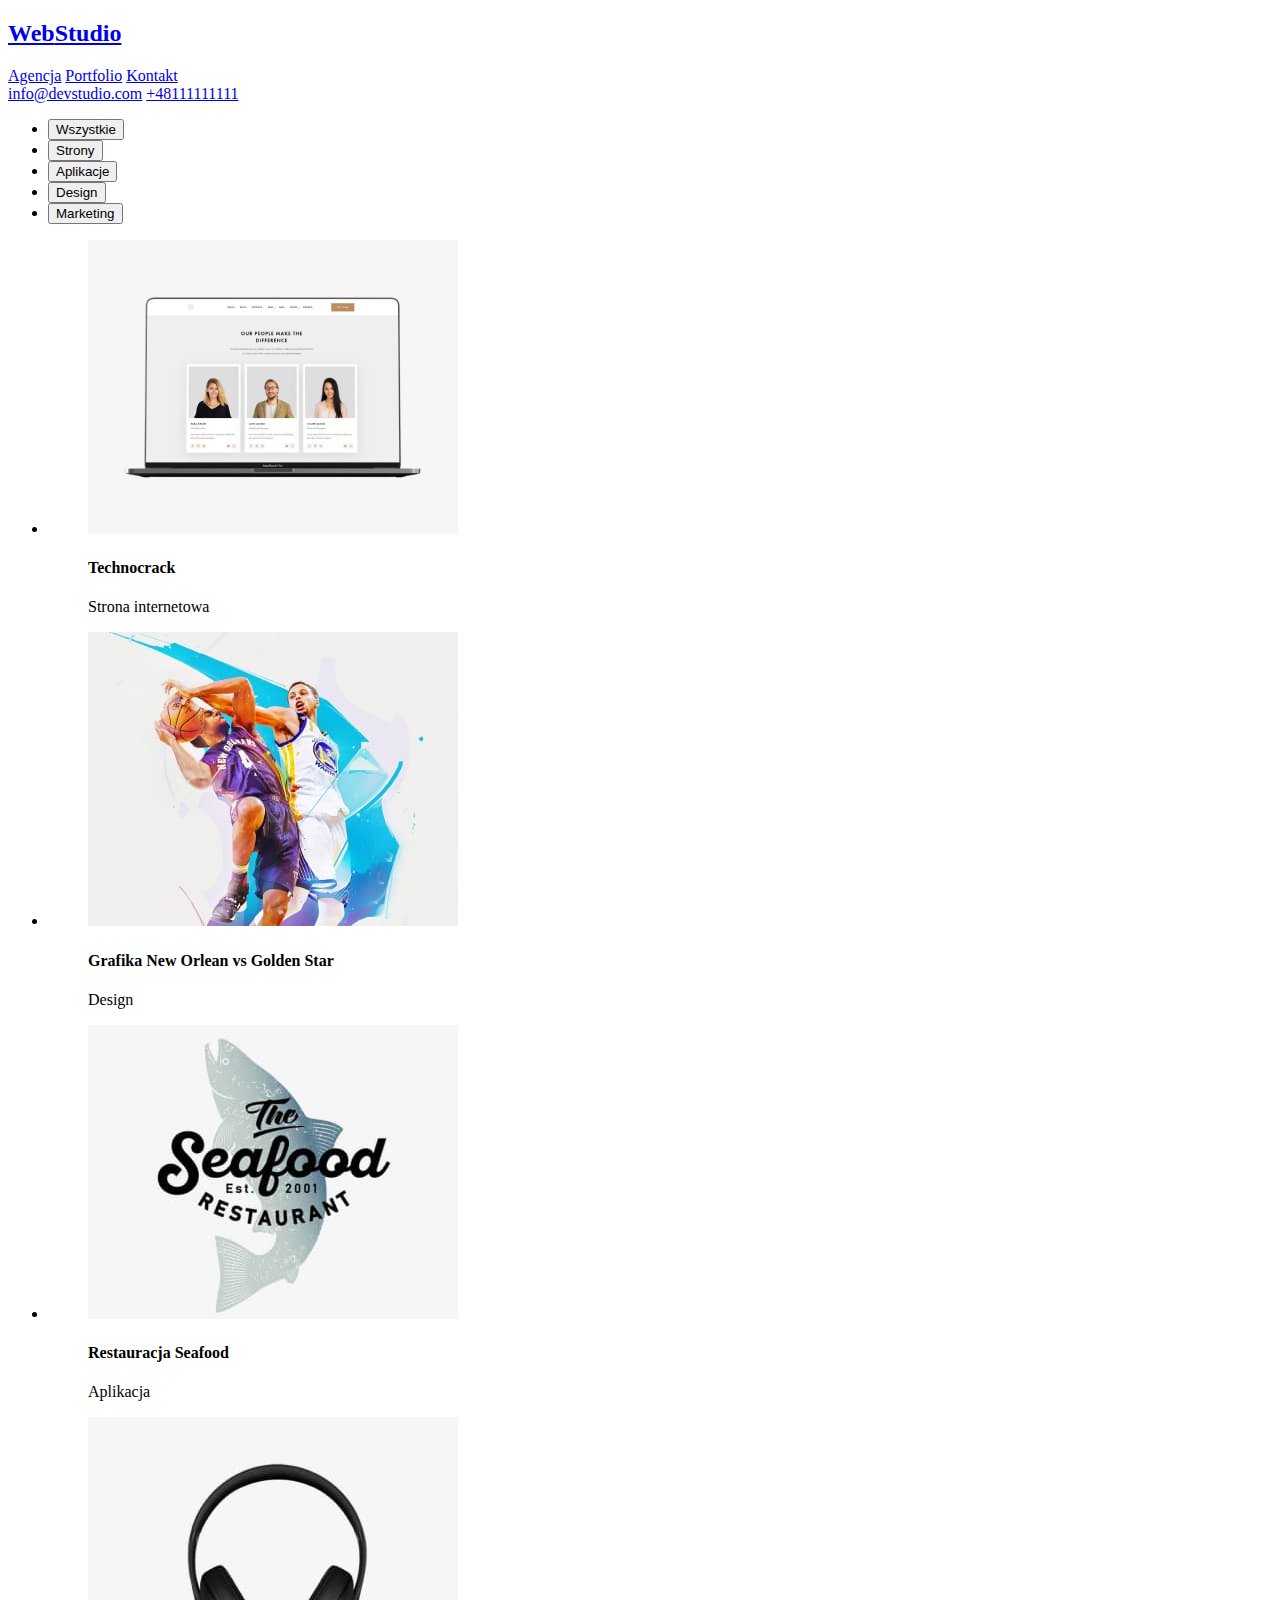
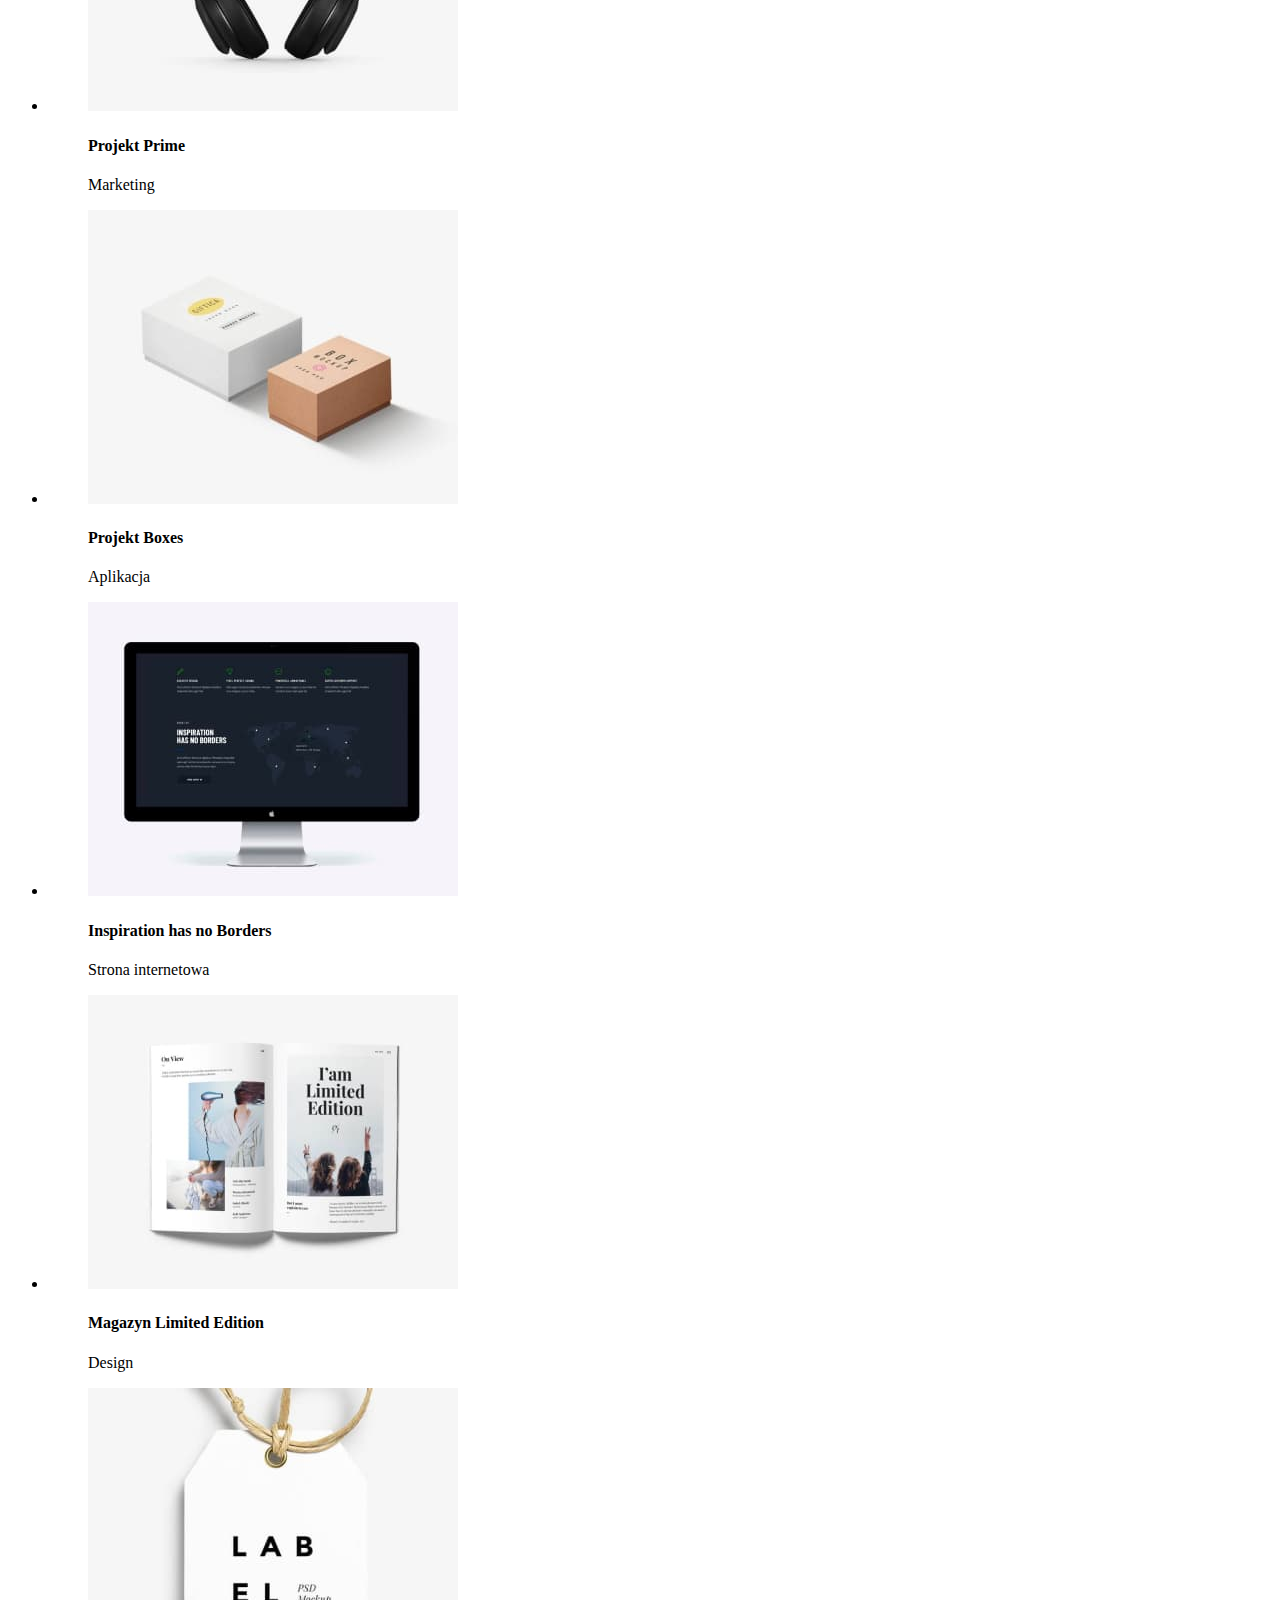
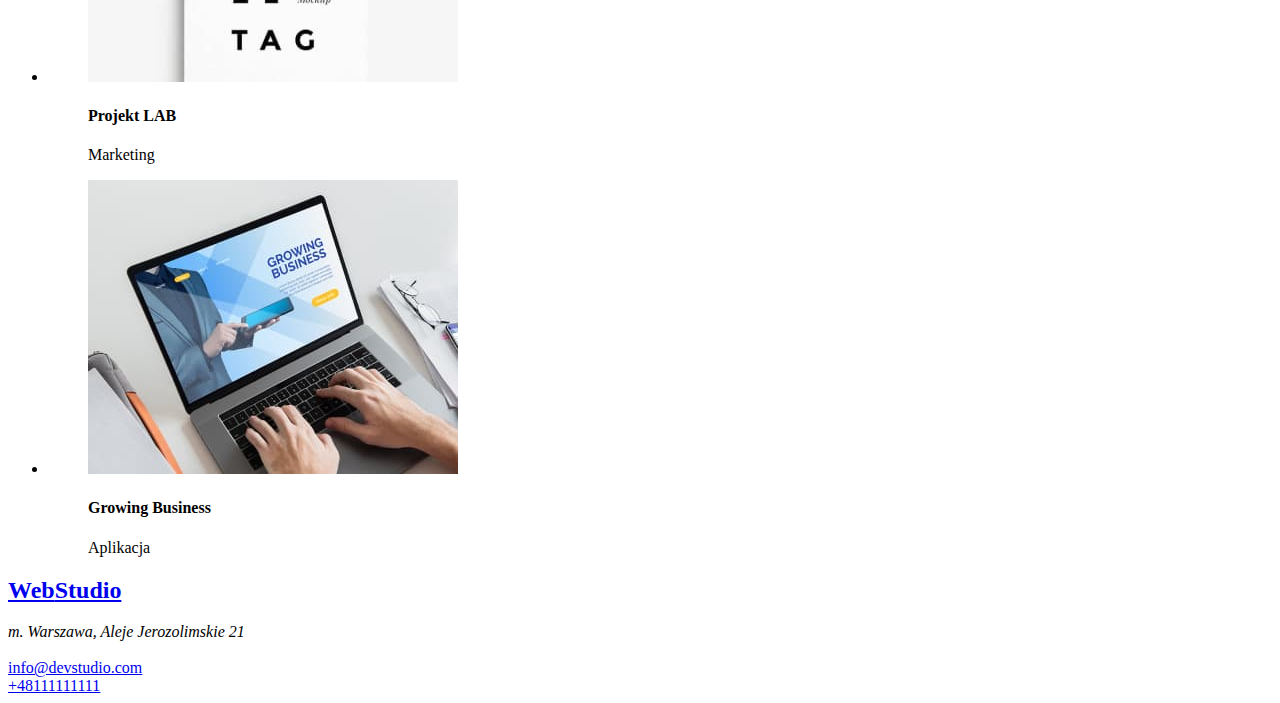
==== portfolio.html @ 3f66fdb1 "add" ====
<!DOCTYPE html>
<html lang="en">
    <head>
        <meta charset="UTF-8" />
        <meta http-equiv="X-UA-Compatible" content="IE=edge" />
        <meta name="viewport" content="width=device-width, initial-scale=1.0" />
        <link rel="stylesheet" href="/goit-markup-hw-02/css/style.css" />
        <title>Portfolio</title>
        <link rel="preconnect" href="https://fonts.googleapis.com" />
        <link rel="preconnect" href="https://fonts.gstatic.com" crossorigin />
        <link
            href="https://fonts.googleapis.com/css2?family=Raleway:wght@700&family=Roboto:wght@400;500;700;900&display=swap"
            rel="stylesheet"
        />
    </head>
    <body>
        <header>
            <h2 id="main-page">
                <a href="/goit-markup-hw-02/index.html"
                    ><span class="web">Web</span
                    ><span class="studio">Studio</span></a
                >
            </h2>

            <nav class="navigation">
                <a href="#">Agencja</a>
                <a href="/goit-markup-hw-02/portfolio.html">Portfolio</a>
                <a href="#">Kontakt</a>
            </nav>

            <div class="contacts">
                <a href="mailto:info@devstudio.com">info@devstudio.com</a>
                <a href="tel:+48111111111">+48111111111</a>
            </div>
        </header>
        <main>
            <ul class="button-portfolio-all">
                <li>
                    <button
                        class="button-portfolio"
                        onclick="alert('klikam')"
                        type="button"
                    >
                        Wszystkie
                    </button>
                </li>
                <li>
                    <button
                        class="button-portfolio"
                        onclick="alert('klikam')"
                        type="button"
                    >
                        Strony
                    </button>
                </li>
                <li>
                    <button
                        class="button-portfolio"
                        onclick="alert('klikam')"
                        type="button"
                    >
                        Aplikacje
                    </button>
                </li>
                <li>
                    <button
                        class="button-portfolio"
                        onclick="alert('klikam')"
                        type="button"
                    >
                        Design
                    </button>
                </li>
                <li>
                    <button
                        class="button-portfolio"
                        onclick="alert('klikam')"
                        type="button"
                    >
                        Marketing
                    </button>
                </li>
            </ul>

            <div>
                <ul class="check-portfolio">
                    <li>
                        <figure class="portfolio-things">
                            <img
                                src="images/portfolio/Technocrack.jpg"
                                alt="Technocrack"
                                width="370"
                                height="294"
                            />
                            <figcaption>
                                <h4 class="portfolio-things-tittle">
                                    Technocrack
                                </h4>
                                <p class="portfolio-text">Strona internetowa</p>
                            </figcaption>
                        </figure>
                    </li>

                    <li>
                        <figure class="portfolio-things">
                            <img
                                src="images/portfolio/Grafika_New_Orlean.jpg"
                                alt="Grafika New Orlean vs Golden Star"
                                width="370"
                                height="294"
                            />
                            <figcaption>
                                <h4 class="portfolio-things-tittle">
                                    Grafika New Orlean vs Golden Star
                                </h4>
                                <p class="portfolio-text">Design</p>
                            </figcaption>
                        </figure>
                    </li>

                    <li>
                        <figure class="portfolio-things">
                            <img
                                src="images/portfolio/Restauracja_Seafood.jpg"
                                alt="Restauracja Seafood"
                                width="370"
                                height="294"
                            />
                            <figcaption>
                                <h4 class="portfolio-things-tittle">
                                    Restauracja Seafood
                                </h4>
                                <p class="portfolio-text">Aplikacja</p>
                            </figcaption>
                        </figure>
                    </li>

                    <li>
                        <figure class="">
                            <img
                                src="images/portfolio/Projekt_Prime.jpg"
                                alt="Projekt Prime"
                                width="370"
                                height="294"
                            />
                            <figcaption>
                                <h4 class="portfolio-things-tittle">
                                    Projekt Prime
                                </h4>
                                <p class="portfolio-text">Marketing</p>
                            </figcaption>
                        </figure>
                    </li>

                    <li>
                        <figure class="portfolio-things">
                            <img
                                src="images/portfolio/Projekt_Boxes.jpg"
                                alt="Projekt Boxes"
                                width="370"
                                height="294"
                            />
                            <figcaption>
                                <h4 class="portfolio-things-tittle">
                                    Projekt Boxes
                                </h4>
                                <p class="portfolio-text">Aplikacja</p>
                            </figcaption>
                        </figure>
                    </li>

                    <li>
                        <figure class="portfolio-things">
                            <img
                                src="images/portfolio/Inspiration.jpg"
                                alt="Inspiration has no Borders"
                                width="370"
                                height="294"
                            />
                            <figcaption>
                                <h4 class="portfolio-things-tittle">
                                    Inspiration has no Borders
                                </h4>
                                <p class="portfolio-text">Strona internetowa</p>
                            </figcaption>
                        </figure>
                    </li>

                    <li>
                        <figure class="portfolio-things">
                            <img
                                src="images/portfolio/Magazyn.jpg"
                                alt="Magazyn Limited Edition"
                                width="370"
                                height="294"
                            />
                            <figcaption>
                                <h4 class="portfolio-things-tittle">
                                    Magazyn Limited Edition
                                </h4>
                                <p class="portfolio-text">Design</p>
                            </figcaption>
                        </figure>
                    </li>

                    <li>
                        <figure class="portfolio-things">
                            <img
                                src="images/portfolio/Projekt_LAB.jpg"
                                alt="Projekt LAB"
                                width="370"
                                height="294"
                            />
                            <figcaption>
                                <h4 class="portfolio-things-tittle">
                                    Projekt LAB
                                </h4>
                                <p class="portfolio-text">Marketing</p>
                            </figcaption>
                        </figure>
                    </li>

                    <li>
                        <figure class="portfolio-things">
                            <img
                                src="images/portfolio/Growin_Buisness.jpg"
                                alt="Growing Business"
                                width="370"
                                height="294"
                            />
                            <figcaption>
                                <h4 class="portfolio-things-tittle">
                                    Growing Business
                                </h4>
                                <p class="portfolio-text">Aplikacja</p>
                            </figcaption>
                        </figure>
                    </li>
                </ul>
            </div>
        </main>
        <footer>
            <h2 id="main-page2">
                <a href="/goit-markup-hw-02/index.html"
                    ><span class="web2">Web</span
                    ><span class="studio2">Studio</span></a
                >
            </h2>
            <div class="main-address">
                <address>m. Warszawa, Aleje Jerozolimskie 21</address>
                <br />

                <a class="main-address-link" href="mailto:info@devstudio.com"
                    >info@devstudio.com</a
                ><br />

                <a class="main-address-link" href="tel:+48111111111"
                    >+48111111111</a
                >
            </div>
        </footer>
    </body>
</html>
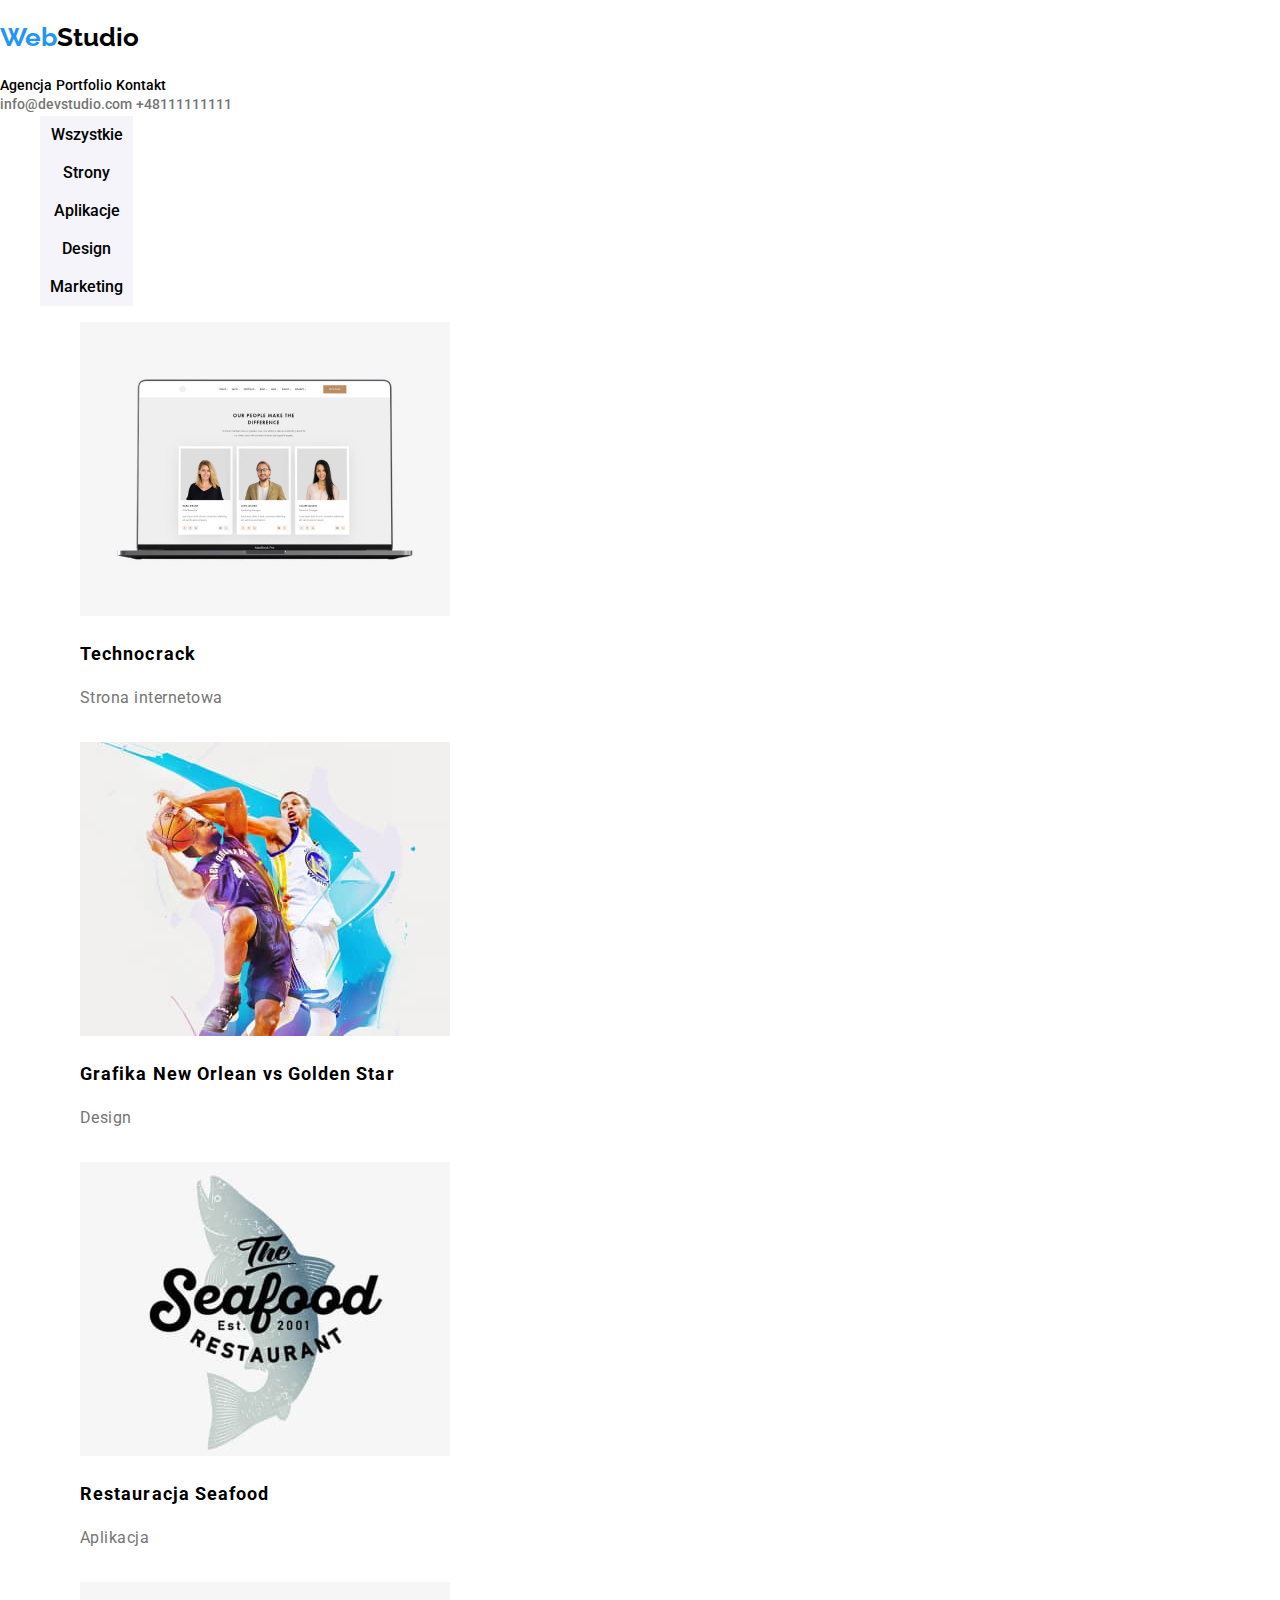
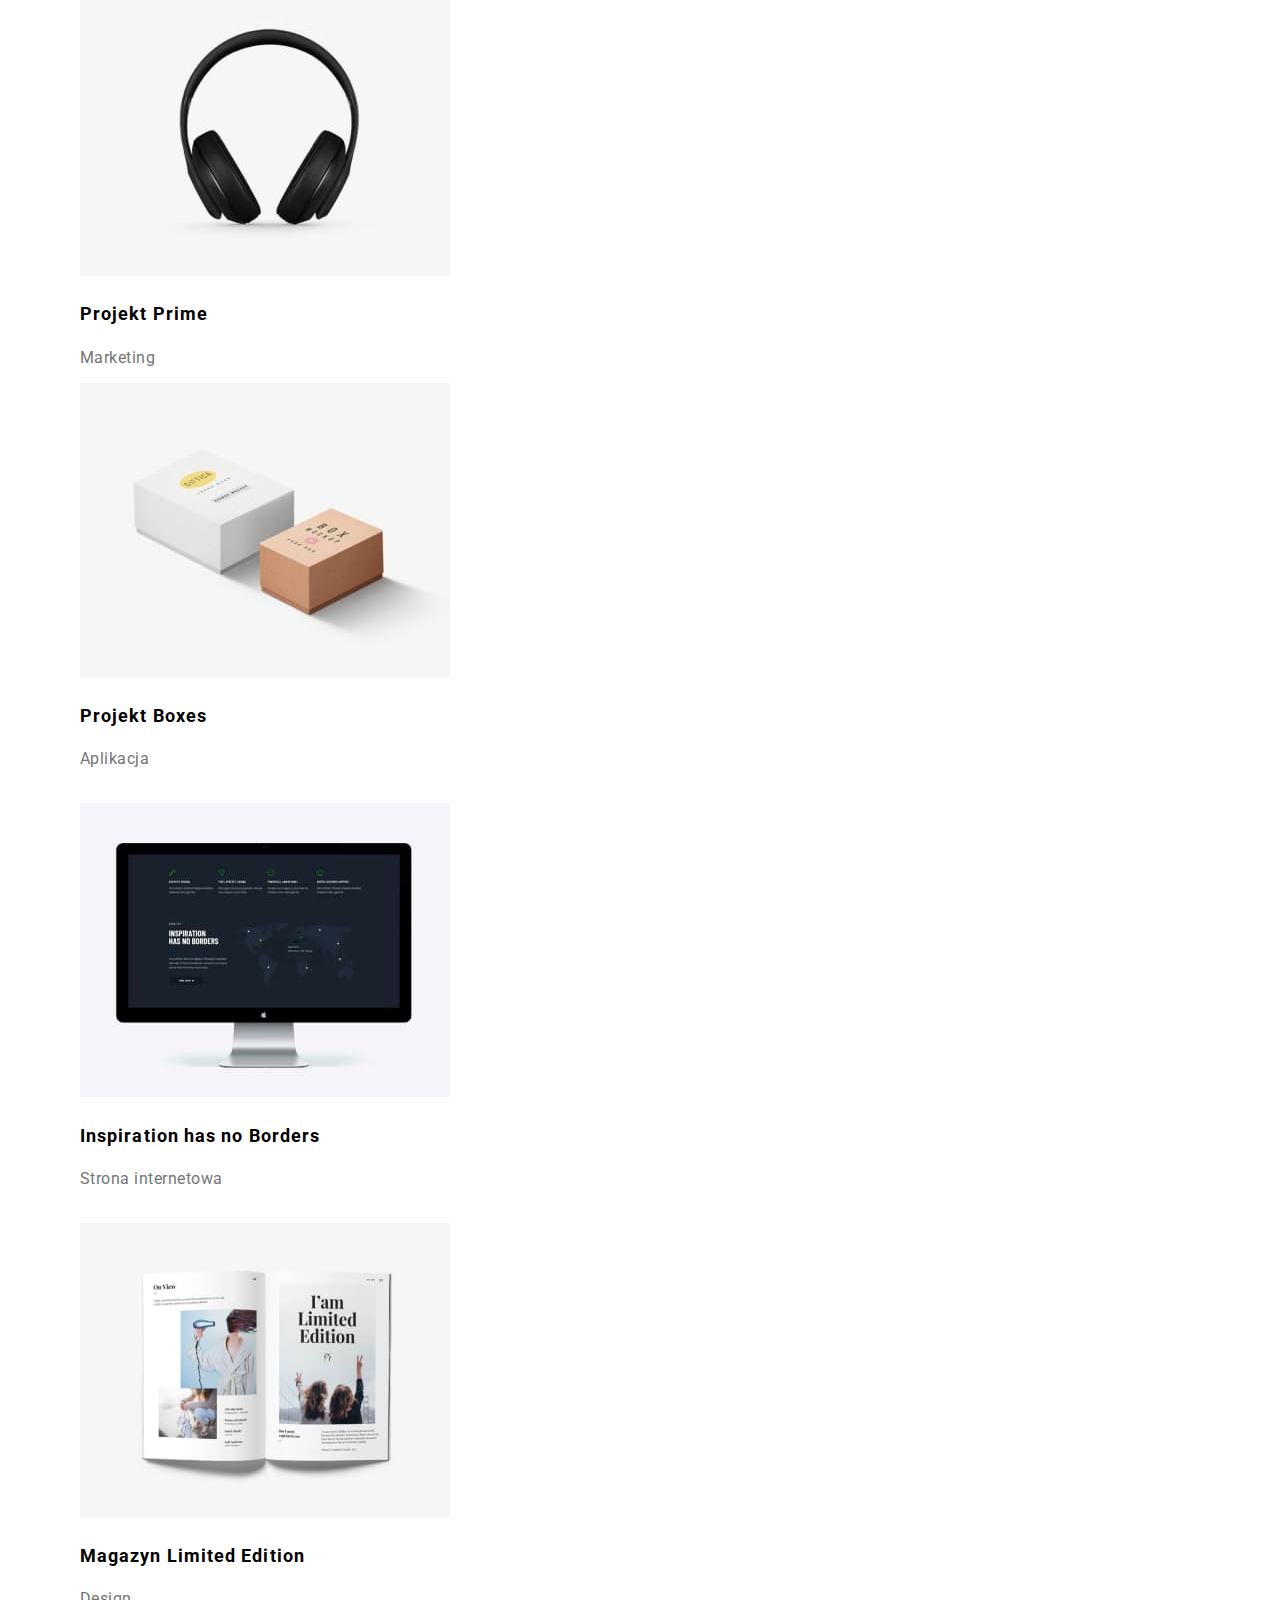
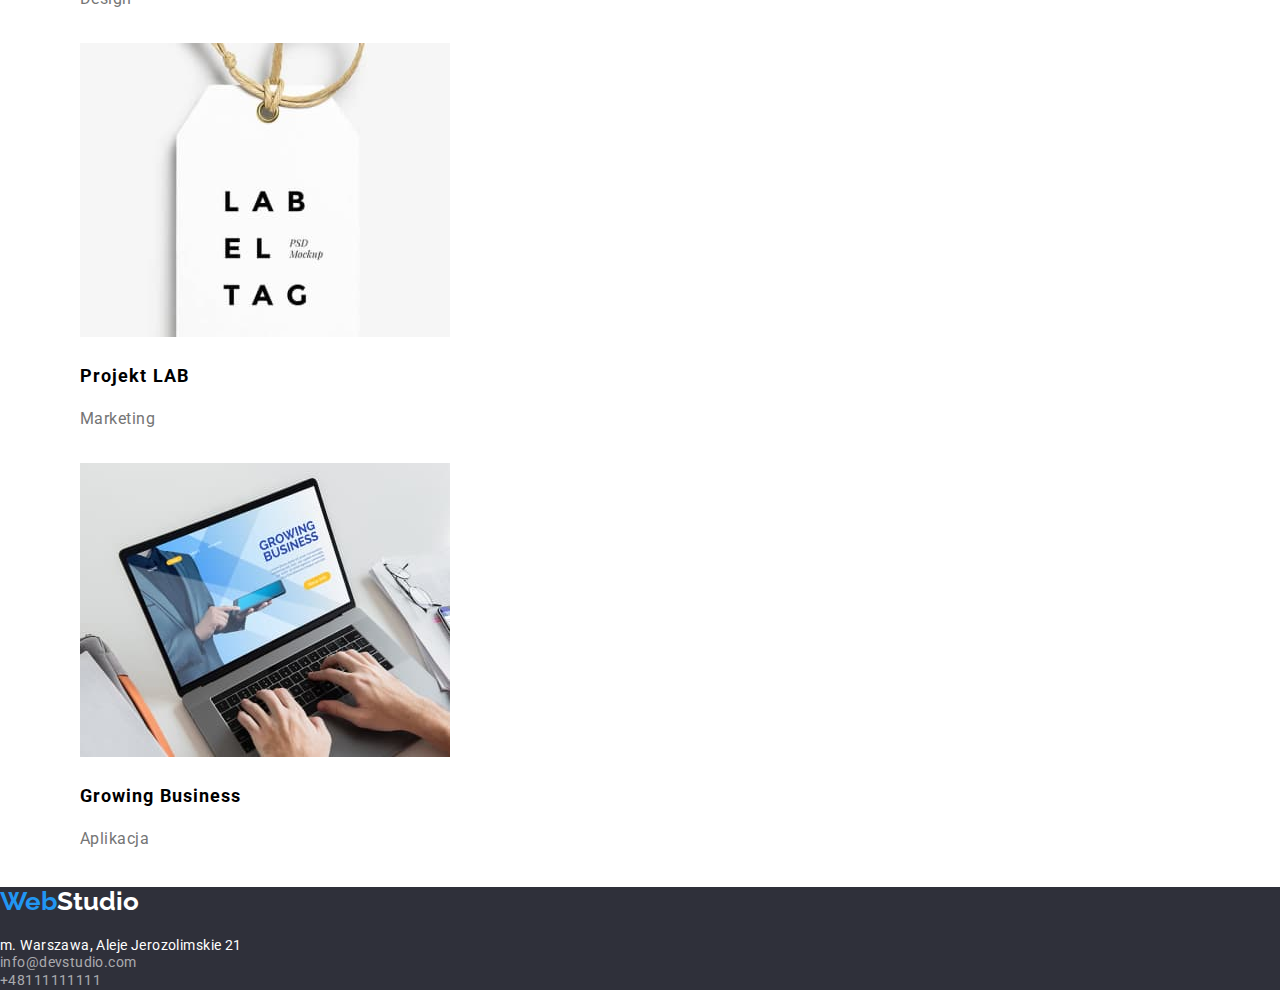
==== commit 0377aa7d: "2" ====
--- a/portfolio.html
+++ b/portfolio.html
@@ -4,7 +4,11 @@
         <meta charset="UTF-8" />
         <meta http-equiv="X-UA-Compatible" content="IE=edge" />
         <meta name="viewport" content="width=device-width, initial-scale=1.0" />
-        <link rel="stylesheet" href="/goit-markup-hw-02/css/style.css" />
+        <link
+            rel="stylesheet"
+            href="https://cdnjs.cloudflare.com/ajax/libs/modern-normalize/1.0.0/modern-normalize.min.css"
+        />
+        <link rel="stylesheet" href="css/style.css" />
         <title>Portfolio</title>
         <link rel="preconnect" href="https://fonts.googleapis.com" />
         <link rel="preconnect" href="https://fonts.gstatic.com" crossorigin />
@@ -15,249 +19,271 @@
     </head>
     <body>
         <header>
-            <h2 id="main-page">
-                <a href="/goit-markup-hw-02/index.html"
-                    ><span class="web">Web</span
-                    ><span class="studio">Studio</span></a
-                >
-            </h2>
-
-            <nav class="navigation">
-                <a href="#">Agencja</a>
-                <a href="/goit-markup-hw-02/portfolio.html">Portfolio</a>
-                <a href="#">Kontakt</a>
-            </nav>
-
-            <div class="contacts">
-                <a href="mailto:info@devstudio.com">info@devstudio.com</a>
-                <a href="tel:+48111111111">+48111111111</a>
-            </div>
+            <section class="section navigation">
+                <div class="container">
+                    <h2 id="navigation-logo">
+                        <a href="/goit-markup-hw-02/index.html"
+                            ><span class="web">Web</span
+                            ><span class="studio">Studio</span></a
+                        >
+                    </h2>
+
+                    <nav class="navigation-menu">
+                        <a href="#">Agencja</a>
+                        <a href="/goit-markup-hw-02/portfolio.html"
+                            >Portfolio</a
+                        >
+                        <a href="#">Kontakt</a>
+                    </nav>
+                    <div class="contacts">
+                        <a href="mailto:info@devstudio.com"
+                            >info@devstudio.com</a
+                        >
+                        <a href="tel:+48111111111">+48111111111</a>
+                    </div>
+                </div>
+            </section>
         </header>
         <main>
-            <ul class="button-portfolio-all">
-                <li>
-                    <button
-                        class="button-portfolio"
-                        onclick="alert('klikam')"
-                        type="button"
-                    >
-                        Wszystkie
-                    </button>
-                </li>
-                <li>
-                    <button
-                        class="button-portfolio"
-                        onclick="alert('klikam')"
-                        type="button"
-                    >
-                        Strony
-                    </button>
-                </li>
-                <li>
-                    <button
-                        class="button-portfolio"
-                        onclick="alert('klikam')"
-                        type="button"
-                    >
-                        Aplikacje
-                    </button>
-                </li>
-                <li>
-                    <button
-                        class="button-portfolio"
-                        onclick="alert('klikam')"
-                        type="button"
-                    >
-                        Design
-                    </button>
-                </li>
-                <li>
-                    <button
-                        class="button-portfolio"
-                        onclick="alert('klikam')"
-                        type="button"
-                    >
-                        Marketing
-                    </button>
-                </li>
-            </ul>
-
-            <div>
-                <ul class="check-portfolio">
-                    <li>
-                        <figure class="portfolio-things">
-                            <img
-                                src="images/portfolio/Technocrack.jpg"
-                                alt="Technocrack"
-                                width="370"
-                                height="294"
-                            />
-                            <figcaption>
-                                <h4 class="portfolio-things-tittle">
-                                    Technocrack
-                                </h4>
-                                <p class="portfolio-text">Strona internetowa</p>
-                            </figcaption>
-                        </figure>
-                    </li>
-
-                    <li>
-                        <figure class="portfolio-things">
-                            <img
-                                src="images/portfolio/Grafika_New_Orlean.jpg"
-                                alt="Grafika New Orlean vs Golden Star"
-                                width="370"
-                                height="294"
-                            />
-                            <figcaption>
-                                <h4 class="portfolio-things-tittle">
-                                    Grafika New Orlean vs Golden Star
-                                </h4>
-                                <p class="portfolio-text">Design</p>
-                            </figcaption>
-                        </figure>
-                    </li>
-
-                    <li>
-                        <figure class="portfolio-things">
-                            <img
-                                src="images/portfolio/Restauracja_Seafood.jpg"
-                                alt="Restauracja Seafood"
-                                width="370"
-                                height="294"
-                            />
-                            <figcaption>
-                                <h4 class="portfolio-things-tittle">
-                                    Restauracja Seafood
-                                </h4>
-                                <p class="portfolio-text">Aplikacja</p>
-                            </figcaption>
-                        </figure>
-                    </li>
-
-                    <li>
-                        <figure class="">
-                            <img
-                                src="images/portfolio/Projekt_Prime.jpg"
-                                alt="Projekt Prime"
-                                width="370"
-                                height="294"
-                            />
-                            <figcaption>
-                                <h4 class="portfolio-things-tittle">
-                                    Projekt Prime
-                                </h4>
-                                <p class="portfolio-text">Marketing</p>
-                            </figcaption>
-                        </figure>
-                    </li>
-
-                    <li>
-                        <figure class="portfolio-things">
-                            <img
-                                src="images/portfolio/Projekt_Boxes.jpg"
-                                alt="Projekt Boxes"
-                                width="370"
-                                height="294"
-                            />
-                            <figcaption>
-                                <h4 class="portfolio-things-tittle">
-                                    Projekt Boxes
-                                </h4>
-                                <p class="portfolio-text">Aplikacja</p>
-                            </figcaption>
-                        </figure>
-                    </li>
-
-                    <li>
-                        <figure class="portfolio-things">
-                            <img
-                                src="images/portfolio/Inspiration.jpg"
-                                alt="Inspiration has no Borders"
-                                width="370"
-                                height="294"
-                            />
-                            <figcaption>
-                                <h4 class="portfolio-things-tittle">
-                                    Inspiration has no Borders
-                                </h4>
-                                <p class="portfolio-text">Strona internetowa</p>
-                            </figcaption>
-                        </figure>
-                    </li>
-
-                    <li>
-                        <figure class="portfolio-things">
-                            <img
-                                src="images/portfolio/Magazyn.jpg"
-                                alt="Magazyn Limited Edition"
-                                width="370"
-                                height="294"
-                            />
-                            <figcaption>
-                                <h4 class="portfolio-things-tittle">
-                                    Magazyn Limited Edition
-                                </h4>
-                                <p class="portfolio-text">Design</p>
-                            </figcaption>
-                        </figure>
-                    </li>
-
-                    <li>
-                        <figure class="portfolio-things">
-                            <img
-                                src="images/portfolio/Projekt_LAB.jpg"
-                                alt="Projekt LAB"
-                                width="370"
-                                height="294"
-                            />
-                            <figcaption>
-                                <h4 class="portfolio-things-tittle">
-                                    Projekt LAB
-                                </h4>
-                                <p class="portfolio-text">Marketing</p>
-                            </figcaption>
-                        </figure>
-                    </li>
-
-                    <li>
-                        <figure class="portfolio-things">
-                            <img
-                                src="images/portfolio/Growin_Buisness.jpg"
-                                alt="Growing Business"
-                                width="370"
-                                height="294"
-                            />
-                            <figcaption>
-                                <h4 class="portfolio-things-tittle">
-                                    Growing Business
-                                </h4>
-                                <p class="portfolio-text">Aplikacja</p>
-                            </figcaption>
-                        </figure>
-                    </li>
-                </ul>
-            </div>
+            <section class="section choice">
+                <div class="container">
+                    <ul class="button-portfolio-all">
+                        <li>
+                            <button
+                                class="button-portfolio"
+                                onclick="alert('klikam')"
+                                type="button"
+                            >
+                                Wszystkie
+                            </button>
+                        </li>
+                        <li>
+                            <button
+                                class="button-portfolio"
+                                onclick="alert('klikam')"
+                                type="button"
+                            >
+                                Strony
+                            </button>
+                        </li>
+                        <li>
+                            <button
+                                class="button-portfolio"
+                                onclick="alert('klikam')"
+                                type="button"
+                            >
+                                Aplikacje
+                            </button>
+                        </li>
+                        <li>
+                            <button
+                                class="button-portfolio"
+                                onclick="alert('klikam')"
+                                type="button"
+                            >
+                                Design
+                            </button>
+                        </li>
+                        <li>
+                            <button
+                                class="button-portfolio"
+                                onclick="alert('klikam')"
+                                type="button"
+                            >
+                                Marketing
+                            </button>
+                        </li>
+                    </ul>
+                </div>
+            </section>
+
+            <section class="section portfolio">
+                <div class="container">
+                    <ul class="check-portfolio">
+                        <li>
+                            <figure class="portfolio-things">
+                                <img
+                                    src="images/portfolio/Technocrack.jpg"
+                                    alt="Technocrack"
+                                    width="370"
+                                    height="294"
+                                />
+                                <figcaption>
+                                    <h4 class="portfolio-things-tittle">
+                                        Technocrack
+                                    </h4>
+                                    <p class="portfolio-text">
+                                        Strona internetowa
+                                    </p>
+                                </figcaption>
+                            </figure>
+                        </li>
+
+                        <li>
+                            <figure class="portfolio-things">
+                                <img
+                                    src="images/portfolio/Grafika_New_Orlean.jpg"
+                                    alt="Grafika New Orlean vs Golden Star"
+                                    width="370"
+                                    height="294"
+                                />
+                                <figcaption>
+                                    <h4 class="portfolio-things-tittle">
+                                        Grafika New Orlean vs Golden Star
+                                    </h4>
+                                    <p class="portfolio-text">Design</p>
+                                </figcaption>
+                            </figure>
+                        </li>
+
+                        <li>
+                            <figure class="portfolio-things">
+                                <img
+                                    src="images/portfolio/Restauracja_Seafood.jpg"
+                                    alt="Restauracja Seafood"
+                                    width="370"
+                                    height="294"
+                                />
+                                <figcaption>
+                                    <h4 class="portfolio-things-tittle">
+                                        Restauracja Seafood
+                                    </h4>
+                                    <p class="portfolio-text">Aplikacja</p>
+                                </figcaption>
+                            </figure>
+                        </li>
+
+                        <li>
+                            <figure class="">
+                                <img
+                                    src="images/portfolio/Projekt_Prime.jpg"
+                                    alt="Projekt Prime"
+                                    width="370"
+                                    height="294"
+                                />
+                                <figcaption>
+                                    <h4 class="portfolio-things-tittle">
+                                        Projekt Prime
+                                    </h4>
+                                    <p class="portfolio-text">Marketing</p>
+                                </figcaption>
+                            </figure>
+                        </li>
+
+                        <li>
+                            <figure class="portfolio-things">
+                                <img
+                                    src="images/portfolio/Projekt_Boxes.jpg"
+                                    alt="Projekt Boxes"
+                                    width="370"
+                                    height="294"
+                                />
+                                <figcaption>
+                                    <h4 class="portfolio-things-tittle">
+                                        Projekt Boxes
+                                    </h4>
+                                    <p class="portfolio-text">Aplikacja</p>
+                                </figcaption>
+                            </figure>
+                        </li>
+
+                        <li>
+                            <figure class="portfolio-things">
+                                <img
+                                    src="images/portfolio/Inspiration.jpg"
+                                    alt="Inspiration has no Borders"
+                                    width="370"
+                                    height="294"
+                                />
+                                <figcaption>
+                                    <h4 class="portfolio-things-tittle">
+                                        Inspiration has no Borders
+                                    </h4>
+                                    <p class="portfolio-text">
+                                        Strona internetowa
+                                    </p>
+                                </figcaption>
+                            </figure>
+                        </li>
+
+                        <li>
+                            <figure class="portfolio-things">
+                                <img
+                                    src="images/portfolio/Magazyn.jpg"
+                                    alt="Magazyn Limited Edition"
+                                    width="370"
+                                    height="294"
+                                />
+                                <figcaption>
+                                    <h4 class="portfolio-things-tittle">
+                                        Magazyn Limited Edition
+                                    </h4>
+                                    <p class="portfolio-text">Design</p>
+                                </figcaption>
+                            </figure>
+                        </li>
+
+                        <li>
+                            <figure class="portfolio-things">
+                                <img
+                                    src="images/portfolio/Projekt_LAB.jpg"
+                                    alt="Projekt LAB"
+                                    width="370"
+                                    height="294"
+                                />
+                                <figcaption>
+                                    <h4 class="portfolio-things-tittle">
+                                        Projekt LAB
+                                    </h4>
+                                    <p class="portfolio-text">Marketing</p>
+                                </figcaption>
+                            </figure>
+                        </li>
+
+                        <li>
+                            <figure class="portfolio-things">
+                                <img
+                                    src="images/portfolio/Growin_Buisness.jpg"
+                                    alt="Growing Business"
+                                    width="370"
+                                    height="294"
+                                />
+                                <figcaption>
+                                    <h4 class="portfolio-things-tittle">
+                                        Growing Business
+                                    </h4>
+                                    <p class="portfolio-text">Aplikacja</p>
+                                </figcaption>
+                            </figure>
+                        </li>
+                    </ul>
+                </div>
+            </section>
         </main>
         <footer>
-            <h2 id="main-page2">
-                <a href="/goit-markup-hw-02/index.html"
-                    ><span class="web2">Web</span
-                    ><span class="studio2">Studio</span></a
-                >
-            </h2>
-            <div class="main-address">
-                <address>m. Warszawa, Aleje Jerozolimskie 21</address>
-                <br />
-
-                <a class="main-address-link" href="mailto:info@devstudio.com"
-                    >info@devstudio.com</a
-                ><br />
-
-                <a class="main-address-link" href="tel:+48111111111"
-                    >+48111111111</a
-                >
-            </div>
+            <section class="section navigation-footer">
+                <div class="container">
+                    <h2 id="main-page2">
+                        <a href="/goit-markup-hw-02/index.html"
+                            ><span class="web2">Web</span
+                            ><span class="studio2">Studio</span></a
+                        >
+                    </h2>
+
+                    <address>m. Warszawa, Aleje Jerozolimskie 21</address>
+                    <div class="main-address">
+                        <a
+                            class="main-address-link"
+                            href="mailto:info@devstudio.com"
+                            >info@devstudio.com</a
+                        ><br />
+
+                        <a class="main-address-link" href="tel:+48111111111"
+                            >+48111111111</a
+                        >
+                    </div>
+                </div>
+            </section>
         </footer>
     </body>
 </html>
--- a/css/style.css
+++ b/css/style.css
@@ -0,0 +1,258 @@
+body {
+    font-family: "Roboto", sans-serif;
+    color: #000000;
+}
+
+*,
+*::before,
+*::after {
+    box-sizing: border-box;
+}
+
+:root {
+    --descriptions-color: #757575;
+    --black-color: #000000;
+    --accent-color: #2196f3;
+    --white-color: #ffffff;
+    --footer-color: #2f303a;
+    --stress-color: #2196f3;
+    --main-front-size: 14px;
+    --letter-spacing: 0.03em;
+    --letter-spacing-big: 0.06em;
+}
+
+.container {
+    margin: auto;
+}
+
+#navigation-logo a {
+    text-decoration: none;
+    font-family: "Raleway", sans-serif;
+    font-size: 26px;
+    font-weight: 700;
+    line-height: 1.38;
+}
+
+.web {
+    color: #2196f3;
+}
+
+.studio {
+    color: #000000;
+}
+
+header {
+    width: 100%;
+    height: 80px;
+}
+
+.navigation-menu a {
+    text-decoration: none;
+    color: var(--black-color);
+    font-size: 14px;
+    font-weight: 500;
+    line-height: 1.38;
+    display: inline;
+}
+
+.contacts a {
+    text-decoration: none;
+    font-size: 14px;
+    font-weight: 500;
+    line-height: 1.38;
+    color: var(--descriptions-color);
+}
+
+header a:hover,
+header a:focus {
+    color: #2196f3;
+}
+
+.solutions {
+    background-color: #2f303a;
+    width: 100%;
+    height: 600px;
+}
+
+.solutions-text {
+    color: #ffffff;
+    font-weight: 900;
+    font-size: 44px;
+    text-align: center;
+    width: 696px;
+    height: 120px;
+    top: 280px;
+    left: 452px;
+    letter-spacing: 0.06em;
+    line-height: 1.36;
+    text-transform: uppercase;
+}
+
+.button-solution {
+    width: 200px;
+    height: 50px;
+    border: none;
+    background-color: var(--accent-color);
+    font-weight: 700;
+    font-size: 16px;
+    line-height: 1.9;
+    text-align: center;
+    letter-spacing: 0.06em;
+    cursor: pointer;
+    color: var(--white-color);
+}
+
+.advantages {
+    list-style-type: none;
+}
+
+.advantages-title {
+    font-weight: 700;
+    font-size: var(--main-front-size);
+    letter-spacing: var(--letter-spacing);
+    vertical-align: top;
+    line-height: 100%;
+}
+
+.advantages-text {
+    font-size: var(--main-front-size);
+    letter-spacing: var(--letter-spacing);
+    vertical-align: top;
+    line-height: 146%;
+    color: var(---descriptions-color);
+}
+
+.work-title {
+    font-size: 36px;
+    font-weight: 700;
+    letter-spacing: var(--letter-spacing);
+    text-align: center;
+}
+
+.work {
+    list-style-type: none;
+}
+
+.team {
+    background-color: #f5f4fa;
+    width: 100%;
+}
+
+.team-title {
+    font-weight: 700;
+    font-size: 36px;
+    letter-spacing: var(--letter-spacing);
+    text-align: center;
+}
+
+.team-figures {
+    list-style-type: none;
+}
+
+.team-figures-windows {
+    width: 250px;
+    height: 368px;
+    background-color: #ffffff;
+}
+
+img {
+    max-width: 100%;
+}
+
+.people-occupation {
+    font-size: 16px;
+    text-align: center;
+    letter-spacing: var(--letter-spacing);
+}
+
+.people {
+    font-weight: 500;
+    font-size: 16px;
+    text-align: center;
+    letter-spacing: var(--letter-spacing);
+}
+
+footer {
+    background-color: #2f303a;
+}
+
+#main-page2 a {
+    text-decoration: none;
+    font-family: Raleway;
+    font-size: 26px;
+    font-weight: 700;
+}
+
+.web2 {
+    color: var(--accent-color);
+}
+
+.studio2 {
+    color: var(--white-color);
+}
+
+address {
+    color: var(--white-color);
+    font-size: var(--main-front-size);
+    vertical-align: top;
+    letter-spacing: var(--letter-spacing);
+    font-style: normal;
+}
+
+.main-address-link {
+    text-decoration: none;
+    color: rgba(255, 255, 255, 0.6);
+    font-style: normal;
+    letter-spacing: var(--letter-spacing);
+    font-size: var(--main-front-size);
+}
+
+.main-address-link:hover,
+.main-address-link:focus {
+    color: #2196f3;
+}
+
+.button-portfolio-all {
+    list-style-type: none;
+}
+
+.button-portfolio {
+    width: 93px;
+    height: 38px;
+    border: none;
+    background-color: #f5f4fa;
+    font-weight: 500;
+    font-size: 16px;
+    text-align: center;
+    cursor: pointer;
+    color: var(--links);
+}
+
+.button-portfolio:hover,
+.button-portfolio:focus {
+    color: var(--white-color);
+    background-color: #2196f3;
+}
+
+.check-portfolio {
+    list-style-type: none;
+}
+
+.portfolio-things {
+    width: 370px;
+    height: 404px;
+}
+
+.portfolio-things-tittle {
+    font-weight: 700;
+    font-size: 18px;
+    letter-spacing: 0.06em;
+    vertical-align: top;
+}
+
+.portfolio-text {
+    color: var(--descriptions-color);
+    font-size: 16px;
+    letter-spacing: var(--letter-spacing);
+    vertical-align: top;
+}
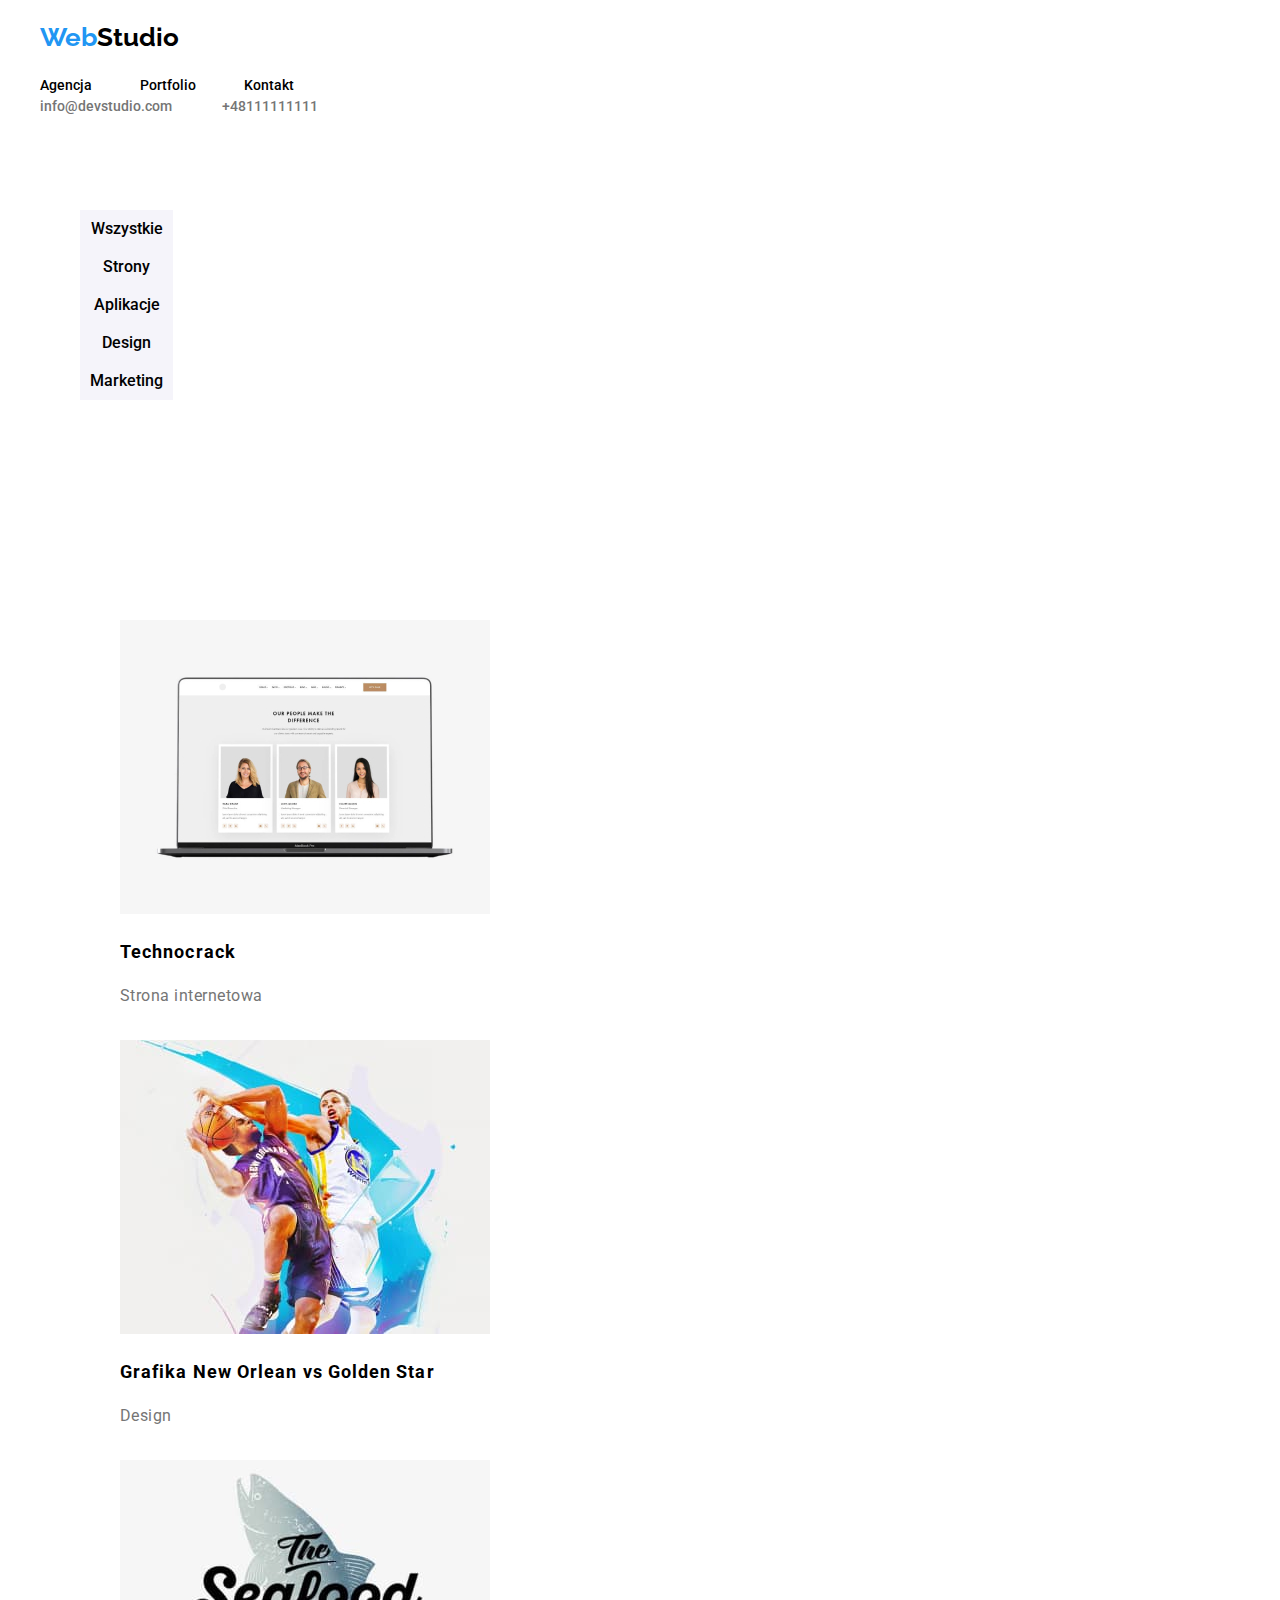
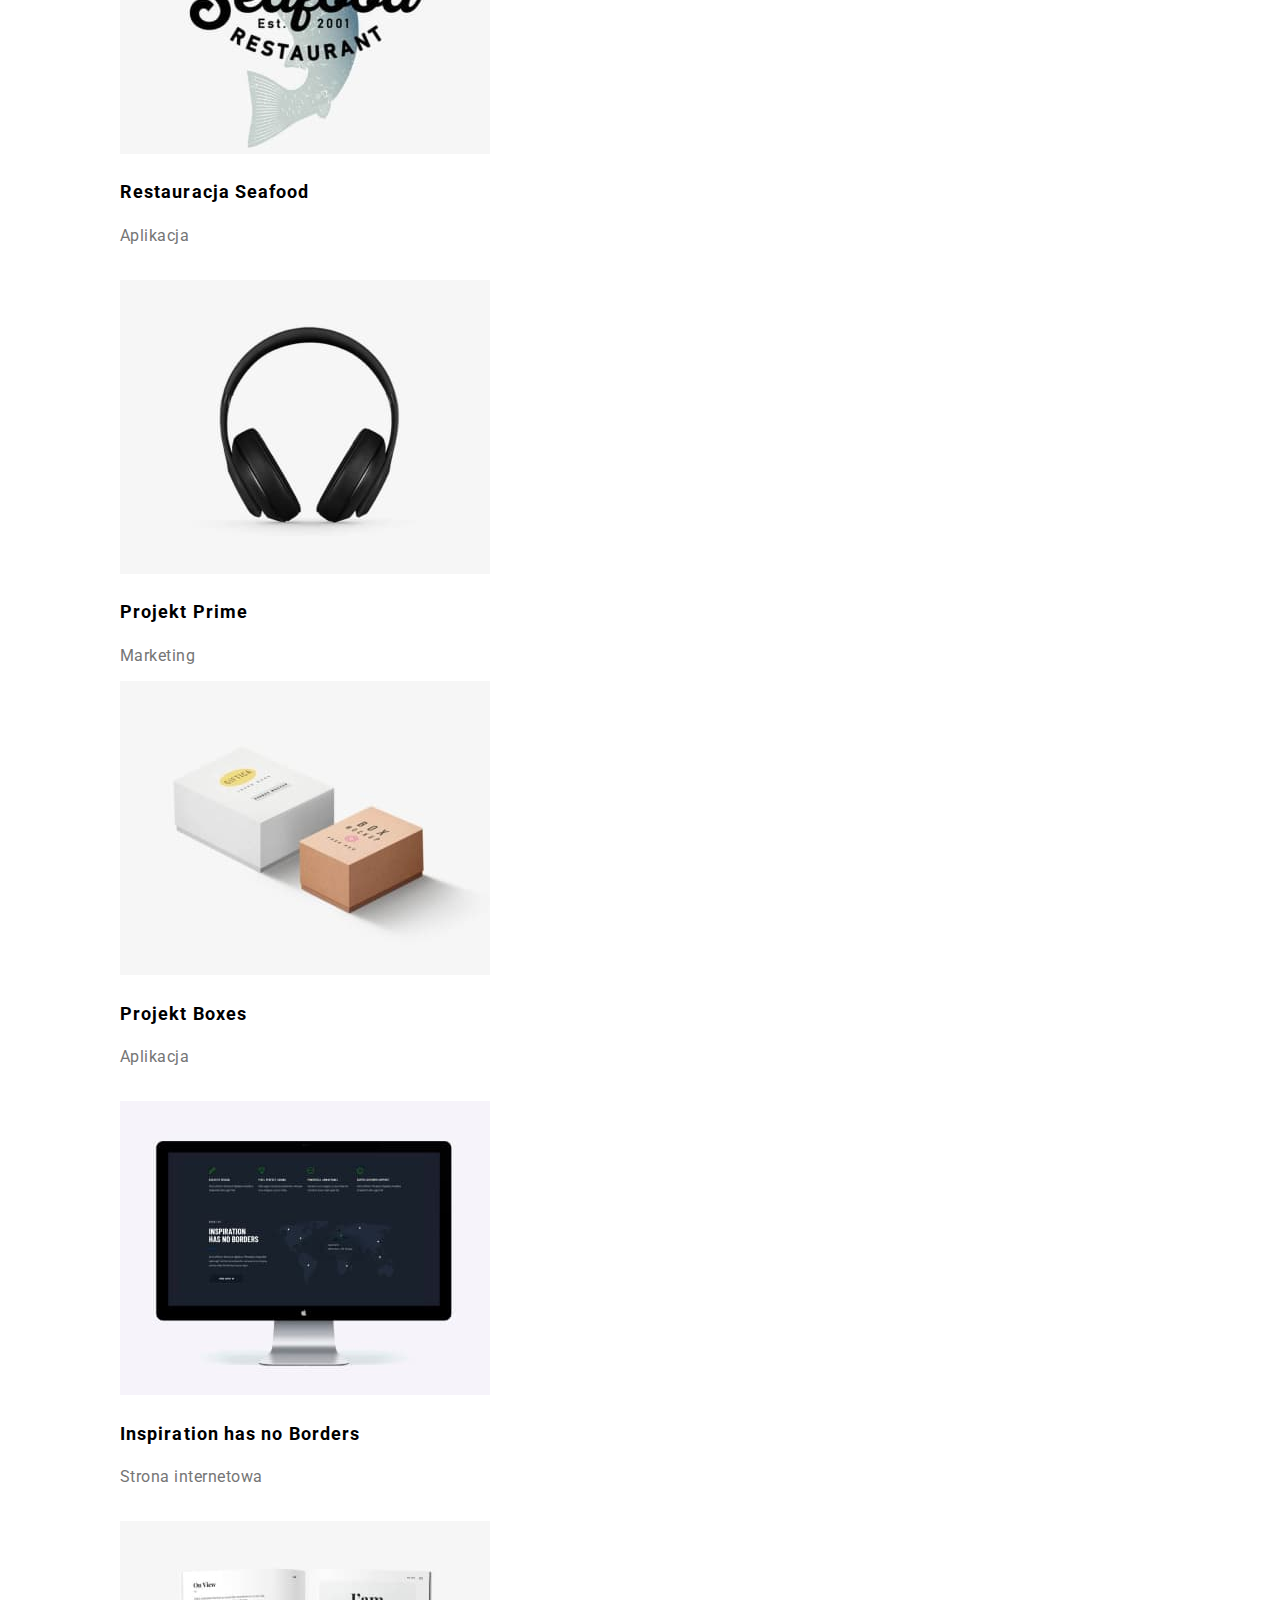
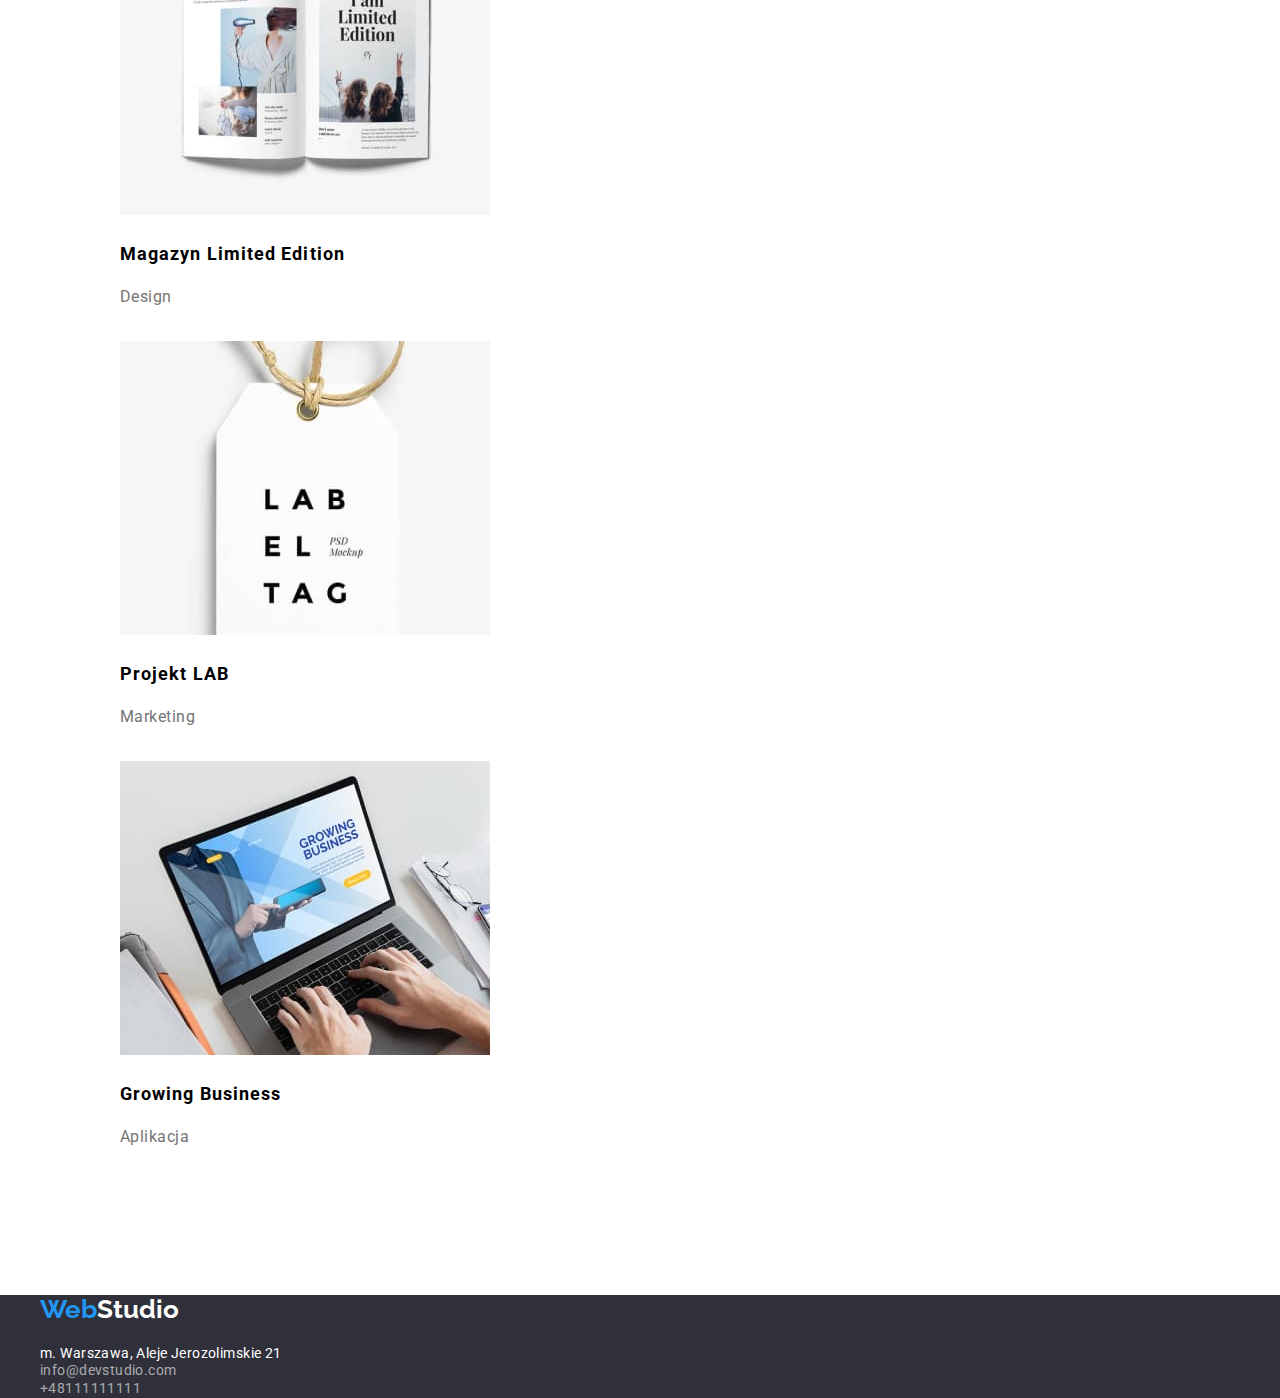
==== commit 93e292ca: "header" ====
--- a/portfolio.html
+++ b/portfolio.html
@@ -19,30 +19,24 @@
     </head>
     <body>
         <header>
-            <section class="section navigation">
-                <div class="container">
-                    <h2 id="navigation-logo">
-                        <a href="/goit-markup-hw-02/index.html"
-                            ><span class="web">Web</span
-                            ><span class="studio">Studio</span></a
-                        >
-                    </h2>
-
-                    <nav class="navigation-menu">
-                        <a href="#">Agencja</a>
-                        <a href="/goit-markup-hw-02/portfolio.html"
-                            >Portfolio</a
-                        >
-                        <a href="#">Kontakt</a>
-                    </nav>
-                    <div class="contacts">
-                        <a href="mailto:info@devstudio.com"
-                            >info@devstudio.com</a
-                        >
-                        <a href="tel:+48111111111">+48111111111</a>
-                    </div>
-                </div>
-            </section>
+            <div class="container">
+                <h2 id="navigation-logo">
+                    <a href="/goit-markup-hw-02/index.html"
+                        ><span class="web">Web</span
+                        ><span class="studio">Studio</span></a
+                    >
+                </h2>
+
+                <nav class="navigation-menu">
+                    <a href="#">Agencja</a>
+                    <a href="/goit-markup-hw-02/portfolio.html">Portfolio</a>
+                    <a href="#">Kontakt</a>
+                </nav>
+                <div class="contacts">
+                    <a href="mailto:info@devstudio.com">info@devstudio.com</a>
+                    <a href="tel:+48111111111">+48111111111</a>
+                </div>
+            </div>
         </header>
         <main>
             <section class="section choice">
@@ -261,29 +255,27 @@
             </section>
         </main>
         <footer>
-            <section class="section navigation-footer">
-                <div class="container">
-                    <h2 id="main-page2">
-                        <a href="/goit-markup-hw-02/index.html"
-                            ><span class="web2">Web</span
-                            ><span class="studio2">Studio</span></a
-                        >
-                    </h2>
-
-                    <address>m. Warszawa, Aleje Jerozolimskie 21</address>
-                    <div class="main-address">
-                        <a
-                            class="main-address-link"
-                            href="mailto:info@devstudio.com"
-                            >info@devstudio.com</a
-                        ><br />
-
-                        <a class="main-address-link" href="tel:+48111111111"
-                            >+48111111111</a
-                        >
-                    </div>
-                </div>
-            </section>
+            <div class="container">
+                <h2 id="main-page2">
+                    <a href="/goit-markup-hw-02/index.html"
+                        ><span class="web2">Web</span
+                        ><span class="studio2">Studio</span></a
+                    >
+                </h2>
+
+                <address>m. Warszawa, Aleje Jerozolimskie 21</address>
+                <div class="main-address">
+                    <a
+                        class="main-address-link"
+                        href="mailto:info@devstudio.com"
+                        >info@devstudio.com</a
+                    ><br />
+
+                    <a class="main-address-link" href="tel:+48111111111"
+                        >+48111111111</a
+                    >
+                </div>
+            </div>
         </footer>
     </body>
 </html>
--- a/css/style.css
+++ b/css/style.css
@@ -1,12 +1,6 @@
 body {
     font-family: "Roboto", sans-serif;
     color: #000000;
-}
-
-*,
-*::before,
-*::after {
-    box-sizing: border-box;
 }
 
 :root {
@@ -21,8 +15,29 @@
     --letter-spacing-big: 0.06em;
 }
 
+.section {
+    padding-bottom: 94px;
+    padding-top: 94px;
+}
+
 .container {
+    width: 1200px;
     margin: auto;
+}
+
+/* header */
+
+.main-navbar {
+    display: flex;
+    justify-content: space-between;
+    align-items: center;
+}
+
+.main-navbar-left {
+    display: flex;
+    flex-direction: row;
+    justify-content: space-between;
+    align-items: center;
 }
 
 #navigation-logo a {
@@ -31,6 +46,7 @@
     font-size: 26px;
     font-weight: 700;
     line-height: 1.38;
+    margin-right: 93px;
 }
 
 .web {
@@ -42,25 +58,7 @@
 }
 
 header {
-    width: 100%;
     height: 80px;
-}
-
-.navigation-menu a {
-    text-decoration: none;
-    color: var(--black-color);
-    font-size: 14px;
-    font-weight: 500;
-    line-height: 1.38;
-    display: inline;
-}
-
-.contacts a {
-    text-decoration: none;
-    font-size: 14px;
-    font-weight: 500;
-    line-height: 1.38;
-    color: var(--descriptions-color);
 }
 
 header a:hover,
@@ -68,10 +66,41 @@
     color: #2196f3;
 }
 
-.solutions {
+.navigation-menu {
+    list-style-type: none;
+    display: flex;
+    justify-content: space-between;
+    flex-wrap: nowrap;
+    flex-direction: row;
+    width: 254px;
+}
+
+.navigation-menu a {
+    text-decoration: none;
+    color: var(--black-color);
+    font-size: 14px;
+    font-weight: 500;
+    line-height: 1.38;
+}
+
+.contacts {
+    list-style-type: none;
+    display: flex;
+    gap: 50px;
+}
+
+.contacts a {
+    text-decoration: none;
+    font-size: 14px;
+    font-weight: 500;
+    color: var(--descriptions-color);
+    line-height: 1.71;
+}
+
+.slider {
     background-color: #2f303a;
+    height: 600px;
     width: 100%;
-    height: 600px;
 }
 
 .solutions-text {
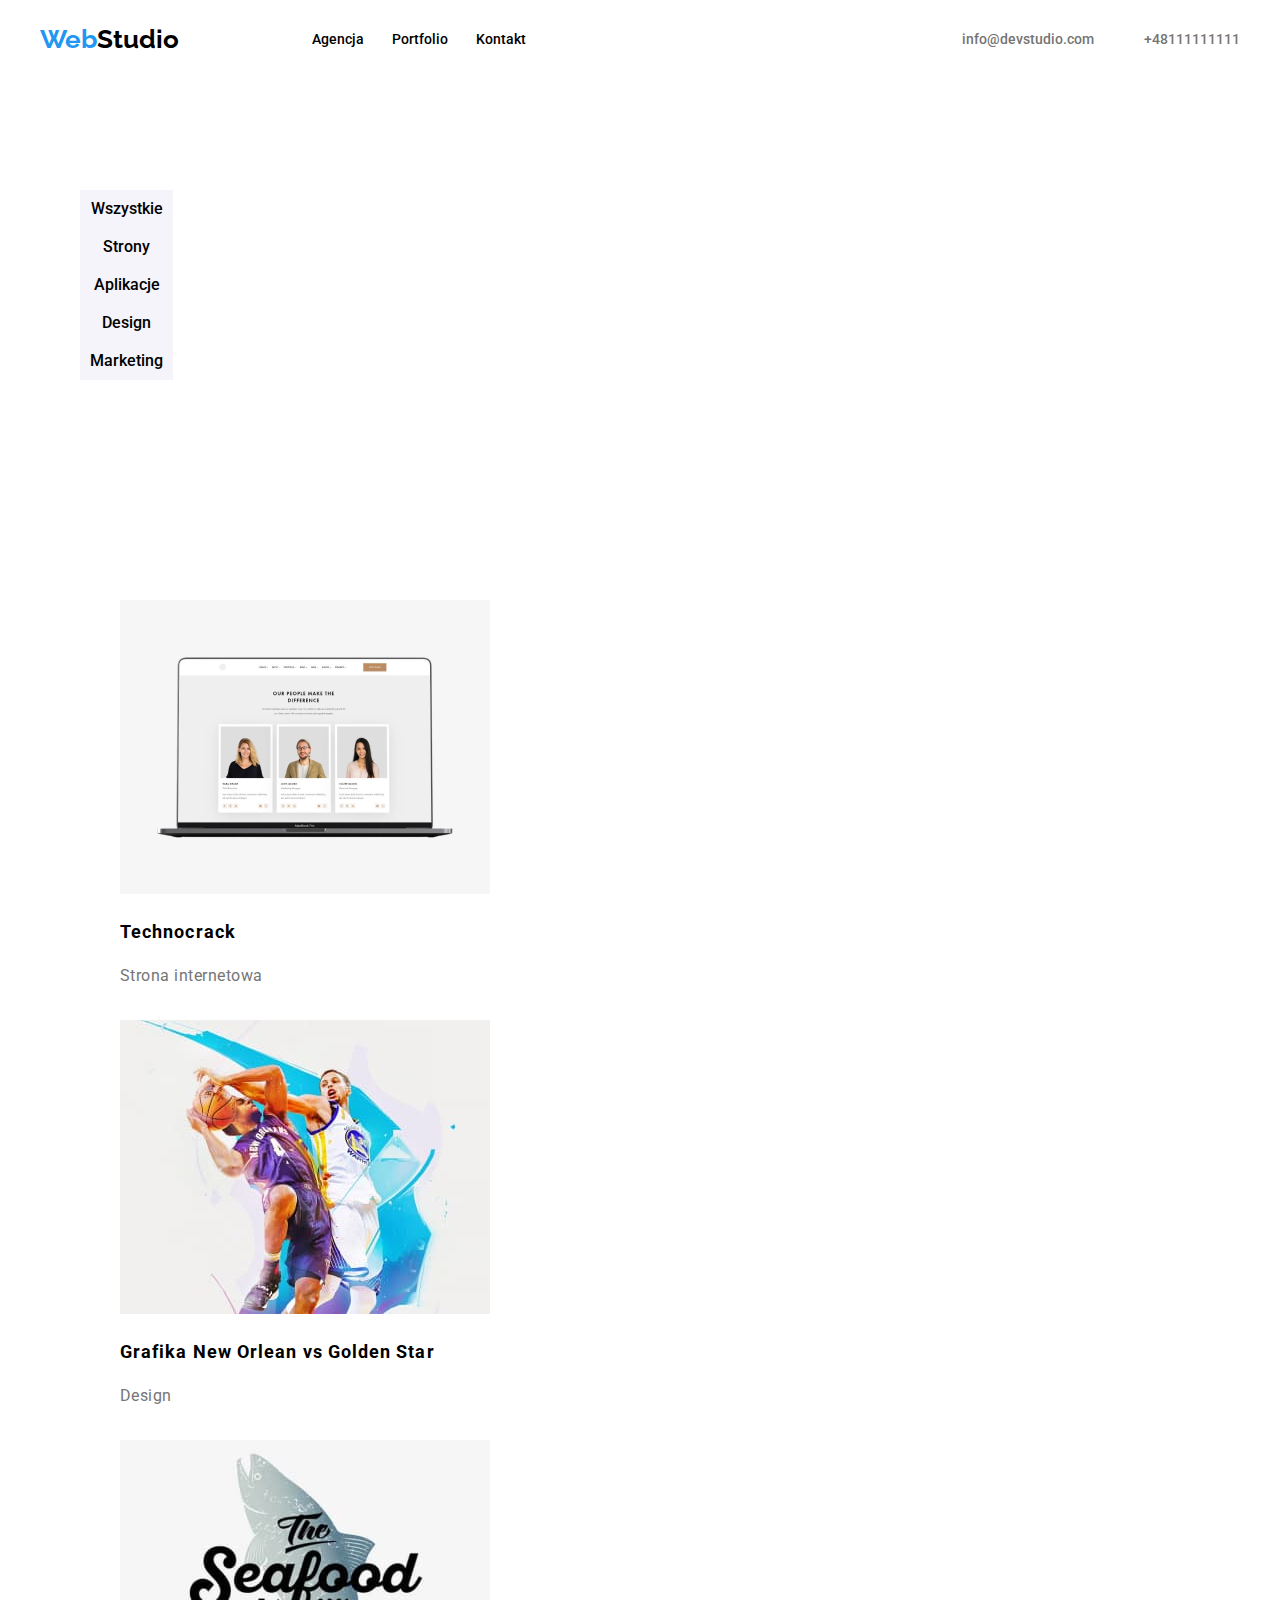
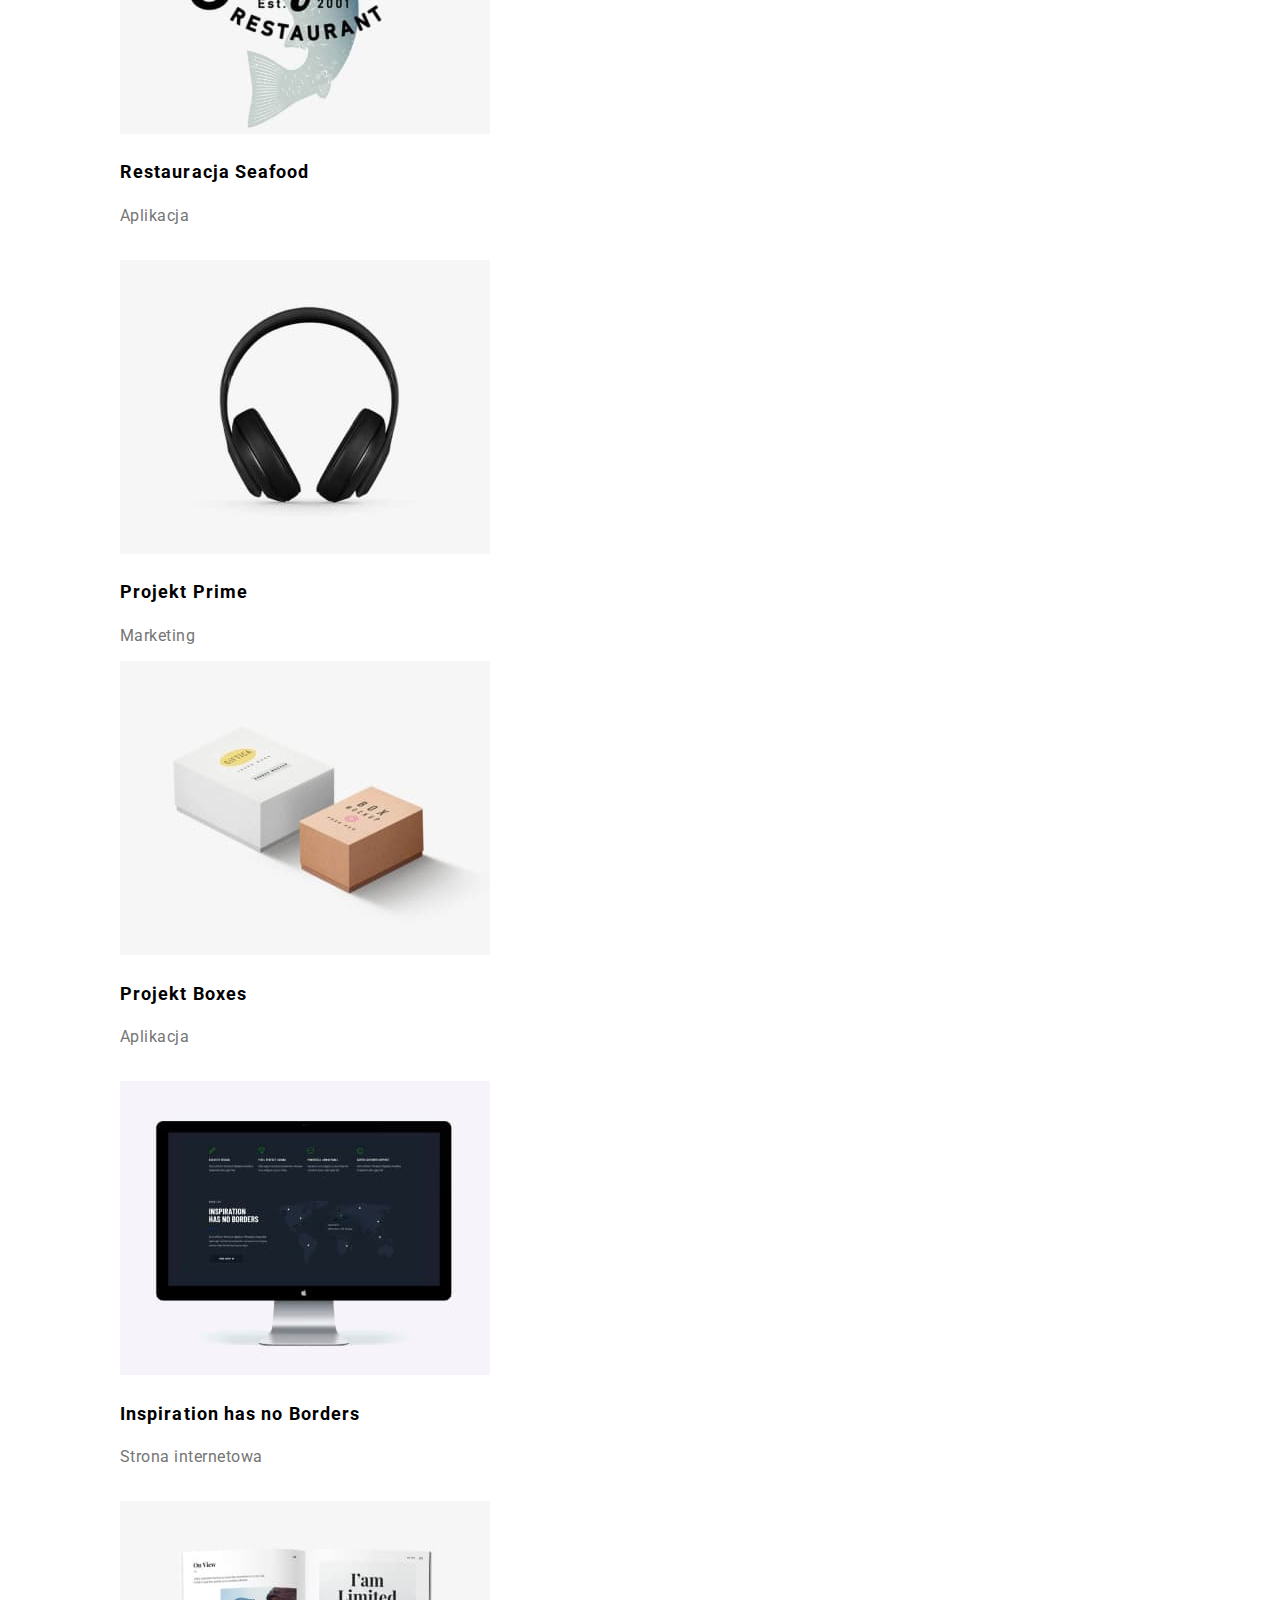
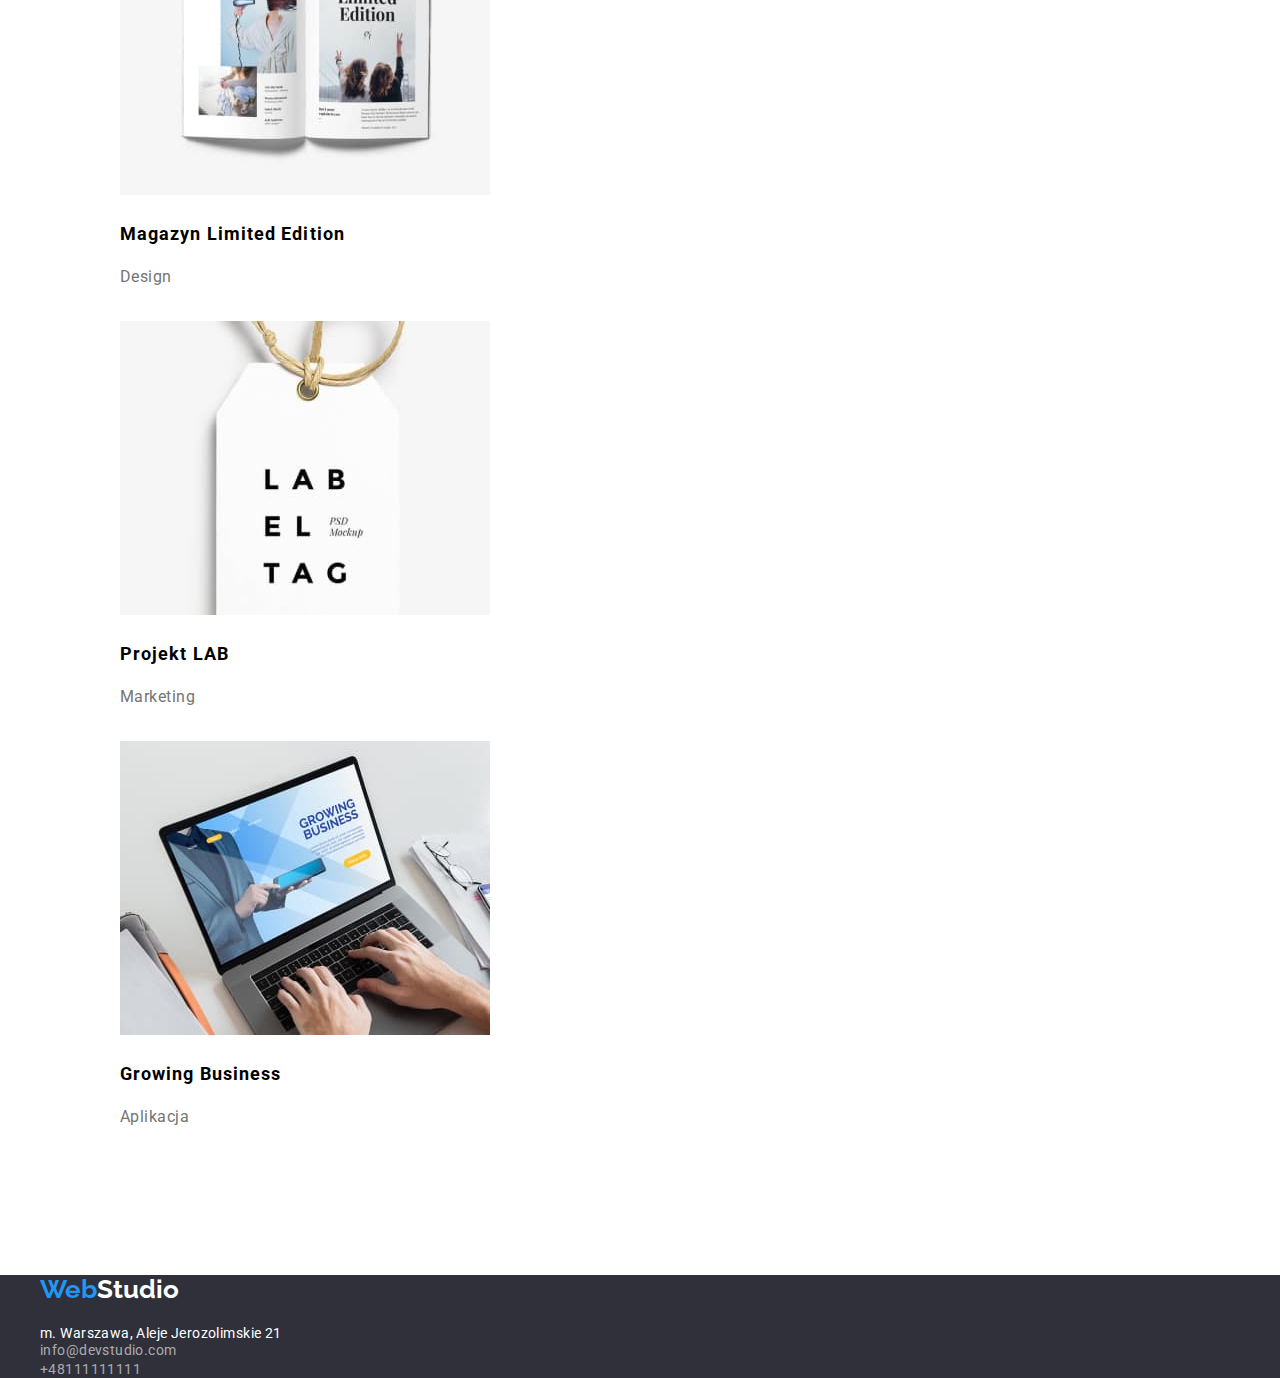
==== commit a7d1ed61: "main" ====
--- a/portfolio.html
+++ b/portfolio.html
@@ -20,21 +20,34 @@
     <body>
         <header>
             <div class="container">
-                <h2 id="navigation-logo">
-                    <a href="/goit-markup-hw-02/index.html"
-                        ><span class="web">Web</span
-                        ><span class="studio">Studio</span></a
-                    >
-                </h2>
-
-                <nav class="navigation-menu">
-                    <a href="#">Agencja</a>
-                    <a href="/goit-markup-hw-02/portfolio.html">Portfolio</a>
-                    <a href="#">Kontakt</a>
-                </nav>
-                <div class="contacts">
-                    <a href="mailto:info@devstudio.com">info@devstudio.com</a>
-                    <a href="tel:+48111111111">+48111111111</a>
+                <div class="main-navbar">
+                    <div class="main-navbar-left">
+                        <h2 id="navigation-logo">
+                            <a href="/goit-markup-hw-03/index.html"
+                                ><span class="web">Web</span
+                                ><span class="studio">Studio</span></a
+                            >
+                        </h2>
+                        <nav>
+                            <ul class="navigation-menu">
+                                <li><a href="#">Agencja</a></li>
+                                <li>
+                                    <a href="/goit-markup-hw-03/portfolio.html"
+                                        >Portfolio</a
+                                    >
+                                </li>
+                                <li><a href="#">Kontakt</a></li>
+                            </ul>
+                        </nav>
+                    </div>
+                    <ul class="contacts">
+                        <li>
+                            <a href="mailto:info@devstudio.com"
+                                >info@devstudio.com</a
+                            >
+                        </li>
+                        <li><a href="tel:+48111111111">+48111111111</a></li>
+                    </ul>
                 </div>
             </div>
         </header>
--- a/css/style.css
+++ b/css/style.css
@@ -10,7 +10,7 @@
     --white-color: #ffffff;
     --footer-color: #2f303a;
     --stress-color: #2196f3;
-    --main-front-size: 14px;
+    --main-font-size: 14px;
     --letter-spacing: 0.03em;
     --letter-spacing-big: 0.06em;
 }
@@ -31,6 +31,7 @@
     display: flex;
     justify-content: space-between;
     align-items: center;
+    height: 80px;
 }
 
 .main-navbar-left {
@@ -70,8 +71,6 @@
     list-style-type: none;
     display: flex;
     justify-content: space-between;
-    flex-wrap: nowrap;
-    flex-direction: row;
     width: 254px;
 }
 
@@ -96,24 +95,29 @@
     color: var(--descriptions-color);
     line-height: 1.71;
 }
+
+/* main */
 
 .slider {
     background-color: #2f303a;
     height: 600px;
     width: 100%;
+    padding-top: 200px;
+}
+
+.solution {
+    text-align: center;
 }
 
 .solutions-text {
-    color: #ffffff;
+    color: var(--white-color);
     font-weight: 900;
     font-size: 44px;
     text-align: center;
+    margin: auto;
     width: 696px;
     height: 120px;
-    top: 280px;
-    left: 452px;
     letter-spacing: 0.06em;
-    line-height: 1.36;
     text-transform: uppercase;
 }
 
@@ -129,26 +133,33 @@
     letter-spacing: 0.06em;
     cursor: pointer;
     color: var(--white-color);
+    box-shadow: 0px 4px 4px rgba(0, 0, 0, 0.15);
+    border-radius: 4px;
+    margin-top: 30px;
 }
 
 .advantages {
     list-style-type: none;
+    display: flex;
+    gap: 30px;
 }
 
 .advantages-title {
     font-weight: 700;
-    font-size: var(--main-front-size);
-    letter-spacing: var(--letter-spacing);
-    vertical-align: top;
-    line-height: 100%;
+    font-size: 14px;
+    letter-spacing: var(--letter-spacing);
+    line-height: 1.1;
+    text-transform: uppercase;
+    margin: 0;
 }
 
 .advantages-text {
-    font-size: var(--main-front-size);
-    letter-spacing: var(--letter-spacing);
-    vertical-align: top;
-    line-height: 146%;
-    color: var(---descriptions-color);
+    font-size: var(--main-font-size);
+    letter-spacing: var(--letter-spacing);
+    color: var(--descriptions-color);
+    line-height: 1.7;
+    margin-top: 10px;
+    margin-bottom: 0;
 }
 
 .work-title {
@@ -222,7 +233,7 @@
 
 address {
     color: var(--white-color);
-    font-size: var(--main-front-size);
+    font-size: var(--main-font-size);
     vertical-align: top;
     letter-spacing: var(--letter-spacing);
     font-style: normal;
@@ -233,7 +244,7 @@
     color: rgba(255, 255, 255, 0.6);
     font-style: normal;
     letter-spacing: var(--letter-spacing);
-    font-size: var(--main-front-size);
+    font-size: var(--main-font-size);
 }
 
 .main-address-link:hover,
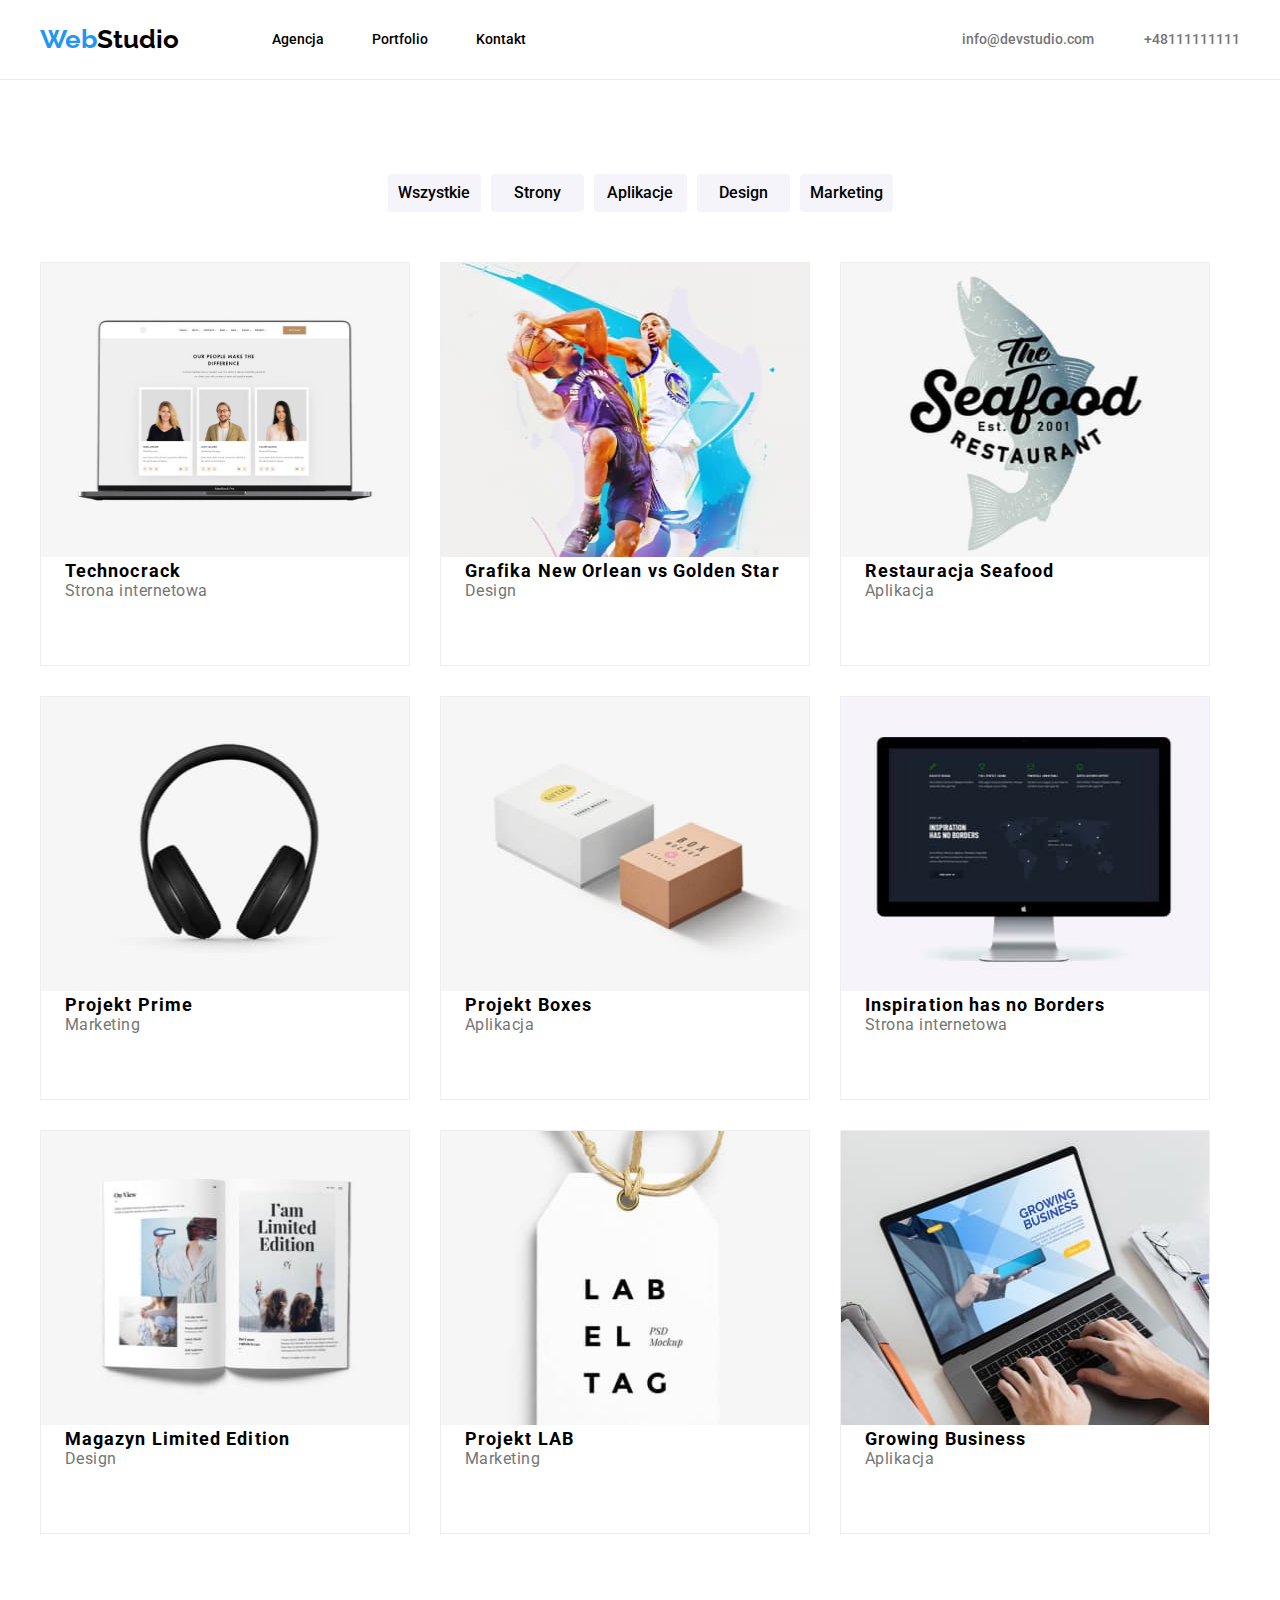
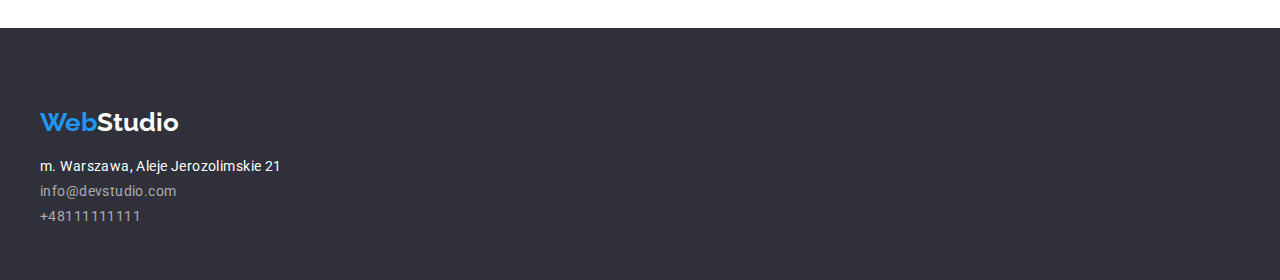
==== commit f832a9f4: "." ====
--- a/portfolio.html
+++ b/portfolio.html
@@ -52,7 +52,7 @@
             </div>
         </header>
         <main>
-            <section class="section choice">
+            <section class="section portfolio">
                 <div class="container">
                     <ul class="button-portfolio-all">
                         <li>
@@ -102,9 +102,6 @@
                         </li>
                     </ul>
                 </div>
-            </section>
-
-            <section class="section portfolio">
                 <div class="container">
                     <ul class="check-portfolio">
                         <li>
@@ -161,7 +158,7 @@
                         </li>
 
                         <li>
-                            <figure class="">
+                            <figure class="portfolio-things">
                                 <img
                                     src="images/portfolio/Projekt_Prime.jpg"
                                     alt="Projekt Prime"
@@ -269,24 +266,25 @@
         </main>
         <footer>
             <div class="container">
-                <h2 id="main-page2">
-                    <a href="/goit-markup-hw-02/index.html"
-                        ><span class="web2">Web</span
-                        ><span class="studio2">Studio</span></a
-                    >
-                </h2>
-
-                <address>m. Warszawa, Aleje Jerozolimskie 21</address>
-                <div class="main-address">
-                    <a
-                        class="main-address-link"
-                        href="mailto:info@devstudio.com"
-                        >info@devstudio.com</a
-                    ><br />
-
-                    <a class="main-address-link" href="tel:+48111111111"
-                        >+48111111111</a
-                    >
+                <div class="main-footer">
+                    <h2 id="main-page2">
+                        <a href="/goit-markup-hw-02/index.html"
+                            ><span class="web2">Web</span
+                            ><span class="studio2">Studio</span></a
+                        >
+                    </h2>
+                    <address>m. Warszawa, Aleje Jerozolimskie 21</address>
+                    <div class="main-address">
+                        <a
+                            class="main-address-link"
+                            href="mailto:info@devstudio.com"
+                            >info@devstudio.com</a
+                        >
+
+                        <a class="main-address-link" href="tel:+48111111111"
+                            >+48111111111</a
+                        >
+                    </div>
                 </div>
             </div>
         </footer>
--- a/css/style.css
+++ b/css/style.css
@@ -15,6 +15,11 @@
     --letter-spacing-big: 0.06em;
 }
 
+ul {
+    padding: 0;
+    margin: 0;
+}
+
 .section {
     padding-bottom: 94px;
     padding-top: 94px;
@@ -26,6 +31,10 @@
 }
 
 /* header */
+
+header {
+    border-bottom: 1px solid #ececec;
+}
 
 .main-navbar {
     display: flex;
@@ -141,7 +150,6 @@
 .advantages {
     list-style-type: none;
     display: flex;
-    gap: 30px;
 }
 
 .advantages-title {
@@ -162,20 +170,29 @@
     margin-bottom: 0;
 }
 
+.whatwedo {
+    padding-top: 0%;
+}
+
 .work-title {
     font-size: 36px;
     font-weight: 700;
     letter-spacing: var(--letter-spacing);
     text-align: center;
+    line-height: 1.17;
 }
 
 .work {
     list-style-type: none;
+}
+
+.work-list {
+    display: flex;
+    gap: 30px;
 }
 
 .team {
     background-color: #f5f4fa;
-    width: 100%;
 }
 
 .team-title {
@@ -183,37 +200,50 @@
     font-size: 36px;
     letter-spacing: var(--letter-spacing);
     text-align: center;
+    line-height: 1.17;
+    margin-top: 0;
 }
 
 .team-figures {
     list-style-type: none;
-}
-
-.team-figures-windows {
-    width: 250px;
+    display: inline-flex;
+    gap: 30px;
+}
+
+.team-card {
+    width: 270px;
     height: 368px;
-    background-color: #ffffff;
-}
-
-img {
-    max-width: 100%;
-}
-
-.people-occupation {
-    font-size: 16px;
-    text-align: center;
-    letter-spacing: var(--letter-spacing);
-}
-
-.people {
+    box-shadow: 0px 1px 3px rgba(0, 0, 0, 0.12), 0px 1px 1px rgba(0, 0, 0, 0.14),
+        0px 2px 1px rgba(0, 0, 0, 0.2);
+    border-radius: 0px 0px 4px 4px;
+    background-color: var(--white-color);
+    margin: 0;
+}
+
+.team-card-description {
+    font-size: 16px;
+    text-align: center;
+    letter-spacing: var(--letter-spacing);
+    color: var(--descriptions-color);
+}
+
+.team-card-title {
     font-weight: 500;
     font-size: 16px;
     text-align: center;
     letter-spacing: var(--letter-spacing);
 }
+
+/* footer */
 
 footer {
     background-color: #2f303a;
+    width: 100%;
+    height: 252px;
+}
+
+.main-footer {
+    padding-top: 60px;
 }
 
 #main-page2 a {
@@ -237,23 +267,32 @@
     vertical-align: top;
     letter-spacing: var(--letter-spacing);
     font-style: normal;
-}
-
-.main-address-link {
+    padding-bottom: 9px;
+}
+
+.main-address a {
+    display: block;
     text-decoration: none;
     color: rgba(255, 255, 255, 0.6);
     font-style: normal;
     letter-spacing: var(--letter-spacing);
     font-size: var(--main-font-size);
-}
-
-.main-address-link:hover,
-.main-address-link:focus {
+    padding-bottom: 9px;
+}
+
+.main-address a:hover,
+.main-address a:focus {
     color: #2196f3;
 }
 
+/* portfolio */
+
 .button-portfolio-all {
     list-style-type: none;
+    display: flex;
+    margin-bottom: 50px;
+    gap: 10px;
+    justify-content: center;
 }
 
 .button-portfolio {
@@ -266,6 +305,7 @@
     text-align: center;
     cursor: pointer;
     color: var(--links);
+    border-radius: 4px;
 }
 
 .button-portfolio:hover,
@@ -276,18 +316,24 @@
 
 .check-portfolio {
     list-style-type: none;
+    display: flex;
+    flex-wrap: wrap;
+    gap: 30px;
 }
 
 .portfolio-things {
     width: 370px;
     height: 404px;
+    border: 1px solid #eeeeee;
+    margin: 0;
 }
 
 .portfolio-things-tittle {
     font-weight: 700;
     font-size: 18px;
     letter-spacing: 0.06em;
-    vertical-align: top;
+    margin: 0;
+    padding-left: 24px;
 }
 
 .portfolio-text {
@@ -295,4 +341,10 @@
     font-size: 16px;
     letter-spacing: var(--letter-spacing);
     vertical-align: top;
-}
+    margin: 0;
+    padding-left: 24px;
+}
+
+.portfolio-things img {
+    max-width: 100%;
+}
